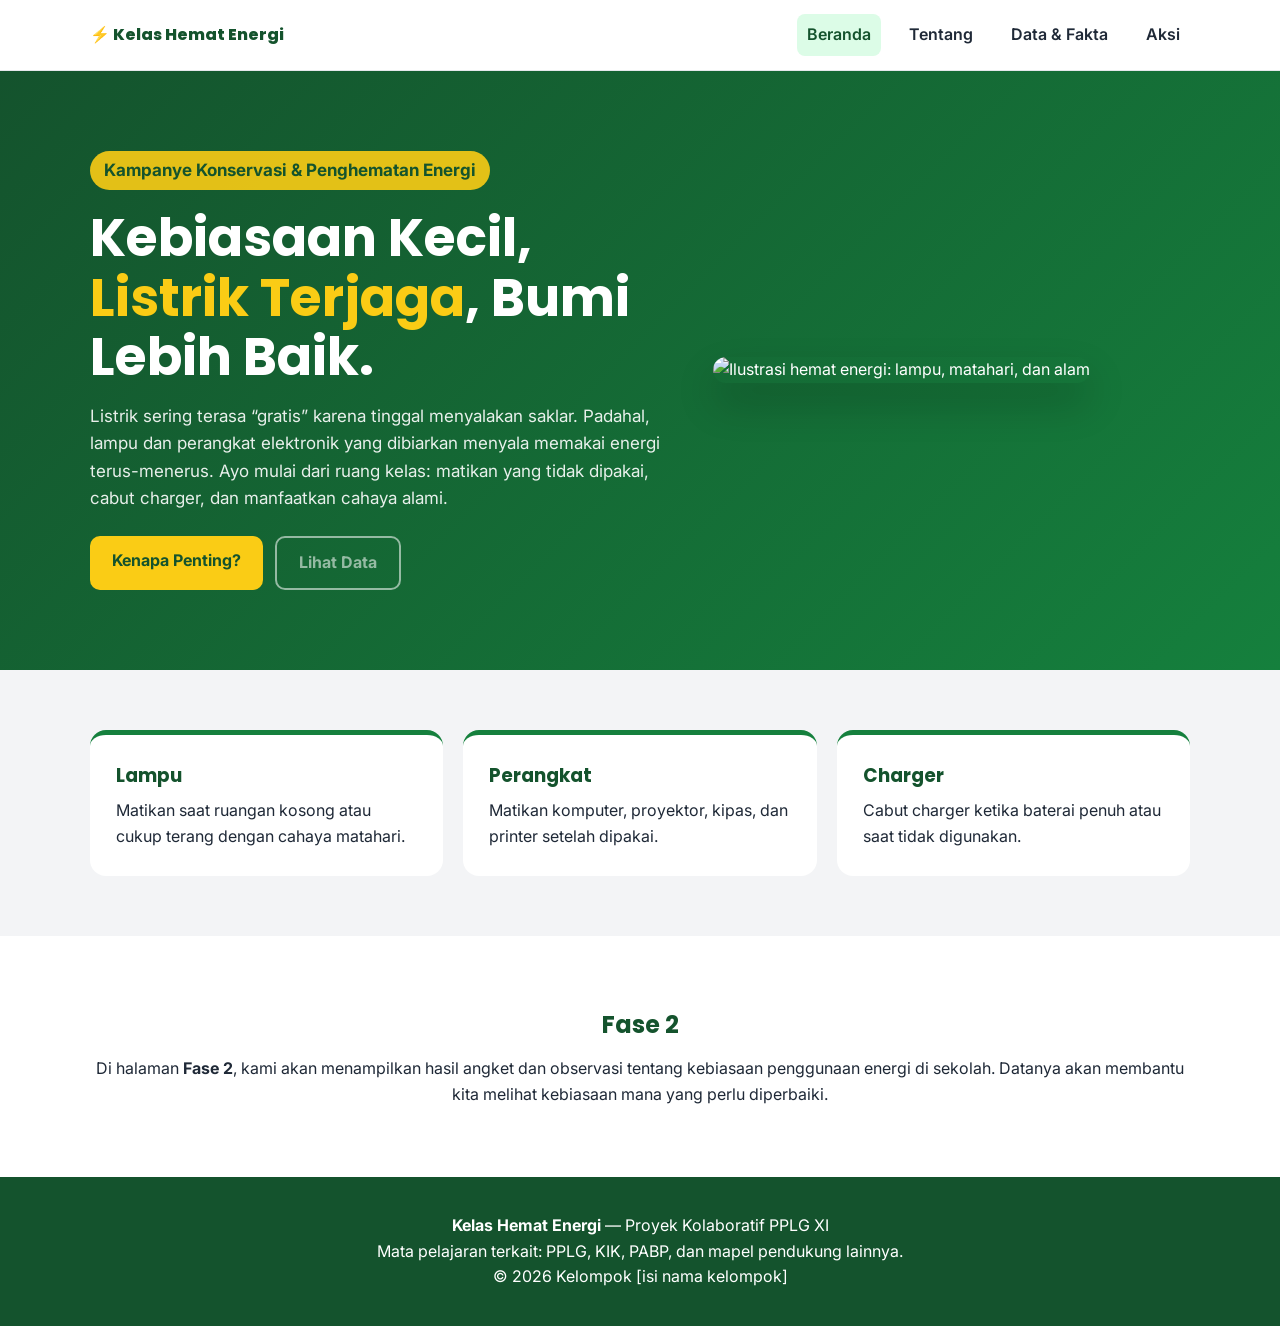
==== index.html @ 4ecf7f3b "Update teaser section heading and paragraph text" ====
<!DOCTYPE html>
<html lang="id">
<head>
  <meta charset="UTF-8" />
  <meta name="viewport" content="width=device-width, initial-scale=1.0" />
  <title>Kelas Hemat Energi | Kampanye Konservasi Energi</title>
  <link rel="stylesheet" href="css/style.css" />
  <link href="https://fonts.googleapis.com/css2?family=Poppins:wght@600;800&family=Inter:wght@400;600&display=swap" rel="stylesheet" />
</head>
<body>
  <header class="navbar">
    <div class="container navbar-inner">
      <a href="index.html" class="logo">⚡ Kelas Hemat Energi</a>

      <button class="menu-toggle" id="menuToggle" aria-label="Buka menu">☰</button>

      <nav class="nav-menu" id="navMenu">
        <a href="index.html" class="active">Beranda</a>
        <a href="tentang.html">Tentang</a>
        <a href="#" class="disabled">Data & Fakta</a>
        <a href="#" class="disabled">Aksi</a>
      </nav>
    </div>
  </header>

  <main>
    <section class="hero">
      <div class="container hero-inner">
        <div class="hero-text">
          <p class="badge">Kampanye Konservasi & Penghematan Energi</p>
          <h1>Kebiasaan Kecil, <span>Listrik Terjaga</span>, Bumi Lebih Baik.</h1>
          <p>
            Listrik sering terasa “gratis” karena tinggal menyalakan saklar. Padahal, lampu dan perangkat
            elektronik yang dibiarkan menyala memakai energi terus-menerus. Ayo mulai dari ruang kelas:
            matikan yang tidak dipakai, cabut charger, dan manfaatkan cahaya alami.
          </p>
          <div class="hero-buttons">
            <a href="tentang.html" class="btn primary">Kenapa Penting?</a>
            <a href="#" class="btn outline disabled">Lihat Data</a>
          </div>
        </div>

        <div class="hero-image">
          <img src="assets/hero-energy.jpg" alt="Ilustrasi hemat energi: lampu, matahari, dan alam" />
        </div>
      </div>
    </section>

    <section class="stats">
      <div class="container stats-grid">
        <div class="stat-card">
          <h3>Lampu</h3>
          <p>Matikan saat ruangan kosong atau cukup terang dengan cahaya matahari.</p>
        </div>
        <div class="stat-card">
          <h3>Perangkat</h3>
          <p>Matikan komputer, proyektor, kipas, dan printer setelah dipakai.</p>
        </div>
        <div class="stat-card">
          <h3>Charger</h3>
          <p>Cabut charger ketika baterai penuh atau saat tidak digunakan.</p>
        </div>
      </div>
    </section>

    <section class="teaser">
      <div class="container">
        <h2>Fase 2</h2>
        <p>
          Di halaman <strong>Fase 2</strong>, kami akan menampilkan hasil angket dan observasi
          tentang kebiasaan penggunaan energi di sekolah. Datanya akan membantu kita melihat kebiasaan
          mana yang perlu diperbaiki.
        </p>
      </div>
    </section>
  </main>

  <footer class="footer">
    <div class="container">
      <p><strong>Kelas Hemat Energi</strong> — Proyek Kolaboratif PPLG XI</p>
      <p>Mata pelajaran terkait: PPLG, KIK, PABP, dan mapel pendukung lainnya.</p>
      <p>© 2026 Kelompok [isi nama kelompok]</p>
    </div>
  </footer>

  <script src="js/main.js"></script>
</body>
</html>
---- css/style.css ----
:root {
  --green-900: #14532d;
  --green-700: #15803d;
  --green-100: #dcfce7;
  --yellow: #facc15;
  --white: #ffffff;
  --gray: #f3f4f6;
  --text: #1f2937;
}

* {
  margin: 0;
  padding: 0;
  box-sizing: border-box;
}

body {
  font-family: "Inter", sans-serif;
  color: var(--text);
  background: var(--white);
  line-height: 1.6;
}

.container {
  width: min(1100px, 92%);
  margin: auto;
}

.navbar {
  position: sticky;
  top: 0;
  background: var(--white);
  border-bottom: 1px solid #e5e7eb;
  z-index: 100;
}

.navbar-inner {
  display: flex;
  align-items: center;
  justify-content: space-between;
  padding: 14px 0;
}

.logo {
  font-family: "Poppins", sans-serif;
  font-weight: 800;
  color: var(--green-900);
  text-decoration: none;
}

.nav-menu {
  display: flex;
  gap: 18px;
}

.nav-menu a {
  color: var(--text);
  text-decoration: none;
  font-weight: 600;
  padding: 8px 10px;
  border-radius: 8px;
}

.nav-menu a:hover,
.nav-menu a.active {
  background: var(--green-100);
  color: var(--green-900);
}

.menu-toggle {
  display: none;
  font-size: 24px;
  background: none;
  border: none;
  cursor: pointer;
}

.hero {
  background: linear-gradient(135deg, var(--green-900), var(--green-700));
  color: var(--white);
  padding: 80px 0;
}

.hero-inner {
  display: grid;
  grid-template-columns: 1.1fr 0.9fr;
  gap: 40px;
  align-items: center;
}

.badge {
  display: inline-block;
  background: var(--yellow);
  color: var(--green-900);
  font-weight: 700;
  padding: 6px 14px;
  border-radius: 999px;
  margin-bottom: 18px;
}

.hero h1 {
  font-family: "Poppins", sans-serif;
  font-size: clamp(32px, 5vw, 52px);
  line-height: 1.15;
  margin-bottom: 16px;
}

.hero h1 span {
  color: var(--yellow);
}

.hero p {
  font-size: 17px;
  opacity: 0.9;
}

.hero-buttons {
  margin-top: 24px;
  display: flex;
  gap: 12px;
  flex-wrap: wrap;
}

.btn {
  padding: 12px 22px;
  border-radius: 10px;
  text-decoration: none;
  font-weight: 700;
}

.btn.primary {
  background: var(--yellow);
  color: var(--green-900);
}

.btn.outline {
  border: 2px solid var(--white);
  color: var(--white);
}

.btn.disabled {
  opacity: 0.55;
  pointer-events: none;
}

.hero-image img {
  width: 100%;
  border-radius: 20px;
  box-shadow: 0 20px 40px rgba(0, 0, 0, 0.2);
}

.stats {
  padding: 60px 0;
  background: var(--gray);
}

.stats-grid {
  display: grid;
  grid-template-columns: repeat(3, 1fr);
  gap: 20px;
}

.stat-card {
  background: var(--white);
  padding: 26px;
  border-radius: 16px;
  border-top: 5px solid var(--green-700);
}

.stat-card h3 {
  font-family: "Poppins", sans-serif;
  color: var(--green-900);
  margin-bottom: 8px;
}

.teaser {
  padding: 70px 0;
  text-align: center;
}

.teaser h2 {
  font-family: "Poppins", sans-serif;
  color: var(--green-900);
  margin-bottom: 12px;
}

.page-header {
  background: var(--green-100);
  padding: 60px 0;
}

.page-header h1 {
  font-family: "Poppins", sans-serif;
  color: var(--green-900);
}

.content {
  padding: 60px 0;
}

.content-grid {
  display: grid;
  grid-template-columns: 1.6fr 0.8fr;
  gap: 30px;
}

.content h2 {
  font-family: "Poppins", sans-serif;
  color: var(--green-900);
  margin: 24px 0 10px;
}

.content p,
.content li {
  margin-bottom: 10px;
}

.content ul {
  padding-left: 20px;
}

.aside-card {
  background: var(--gray);
  padding: 24px;
  border-radius: 16px;
  height: fit-content;
}

.aside-card h3 {
  font-family: "Poppins", sans-serif;
  color: var(--green-900);
  margin-bottom: 12px;
}

.footer {
  background: var(--green-900);
  color: var(--white);
  padding: 36px 0;
  text-align: center;
}

@media (max-width: 820px) {
  .menu-toggle {
    display: block;
  }

  .nav-menu {
    display: none;
    position: absolute;
    top: 66px;
    left: 0;
    right: 0;
    background: var(--white);
    flex-direction: column;
    padding: 16px;
    border-bottom: 1px solid #e5e7eb;
  }

  .nav-menu.show {
    display: flex;
  }

  .hero-inner,
  .stats-grid,
  .content-grid {
    grid-template-columns: 1fr;
  }

  .hero {
    padding: 50px 0;
  }
}
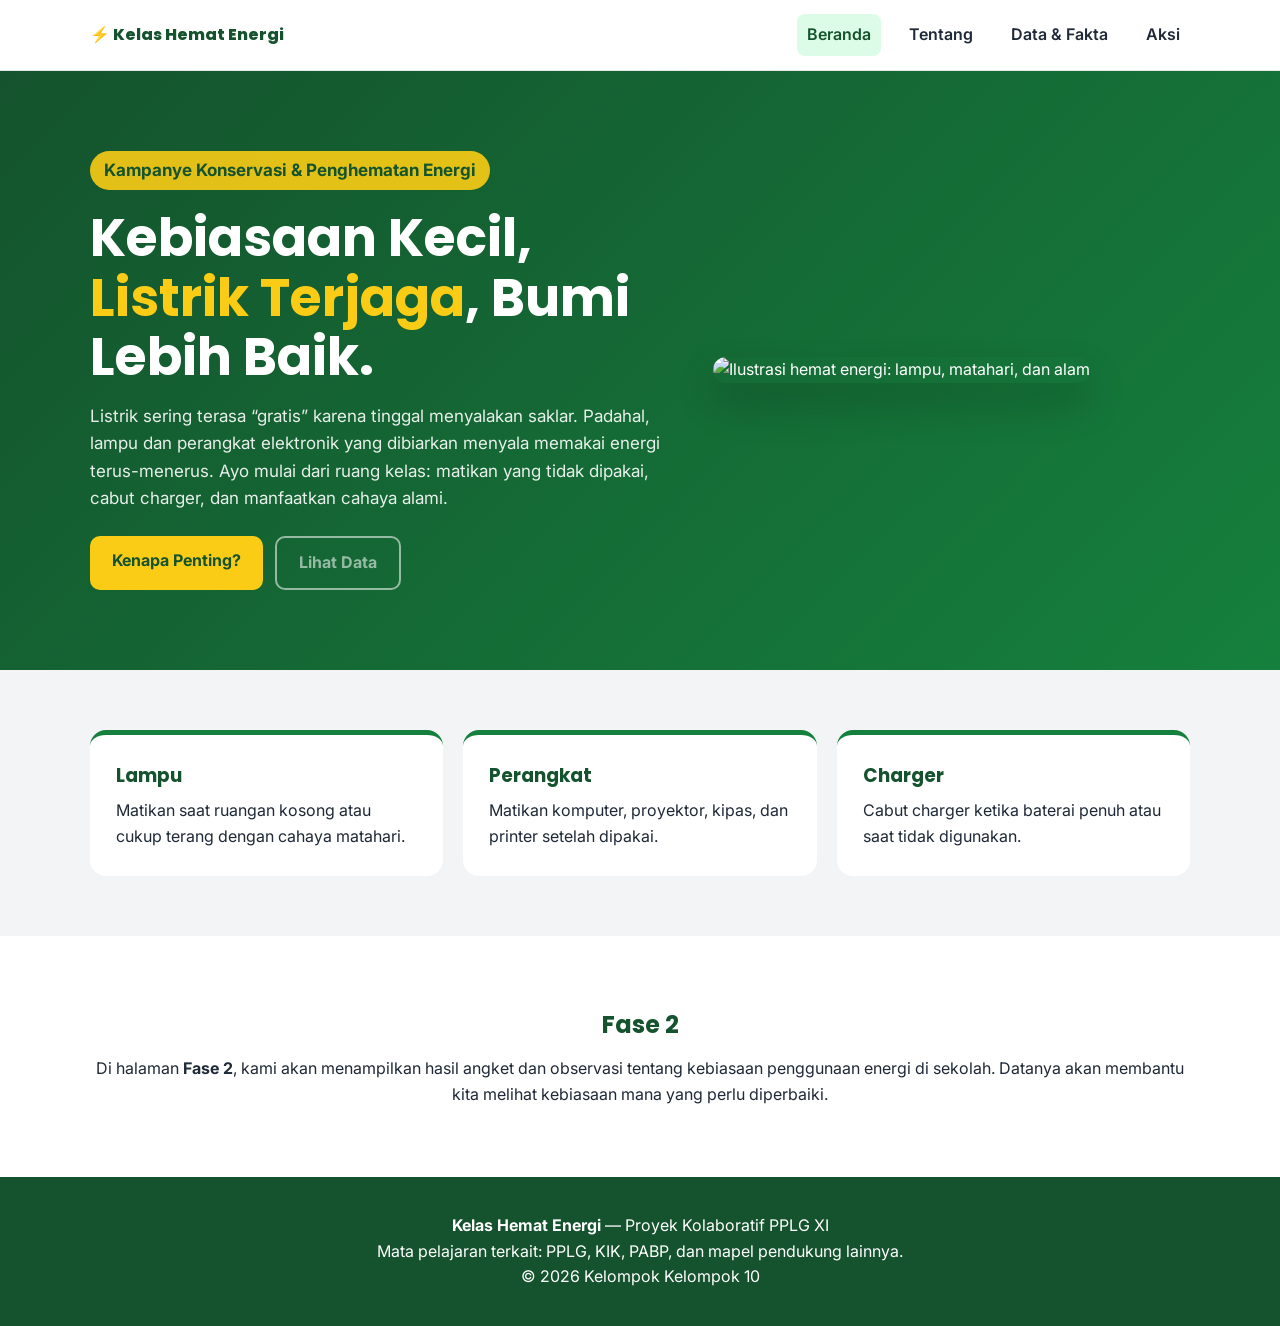
==== commit 1db0d1b3: "Update footer to include group name" ====
--- a/index.html
+++ b/index.html
@@ -79,7 +79,7 @@
     <div class="container">
       <p><strong>Kelas Hemat Energi</strong> — Proyek Kolaboratif PPLG XI</p>
       <p>Mata pelajaran terkait: PPLG, KIK, PABP, dan mapel pendukung lainnya.</p>
-      <p>© 2026 Kelompok [isi nama kelompok]</p>
+      <p>© 2026 Kelompok Kelompok 10</p>
     </div>
   </footer>
 
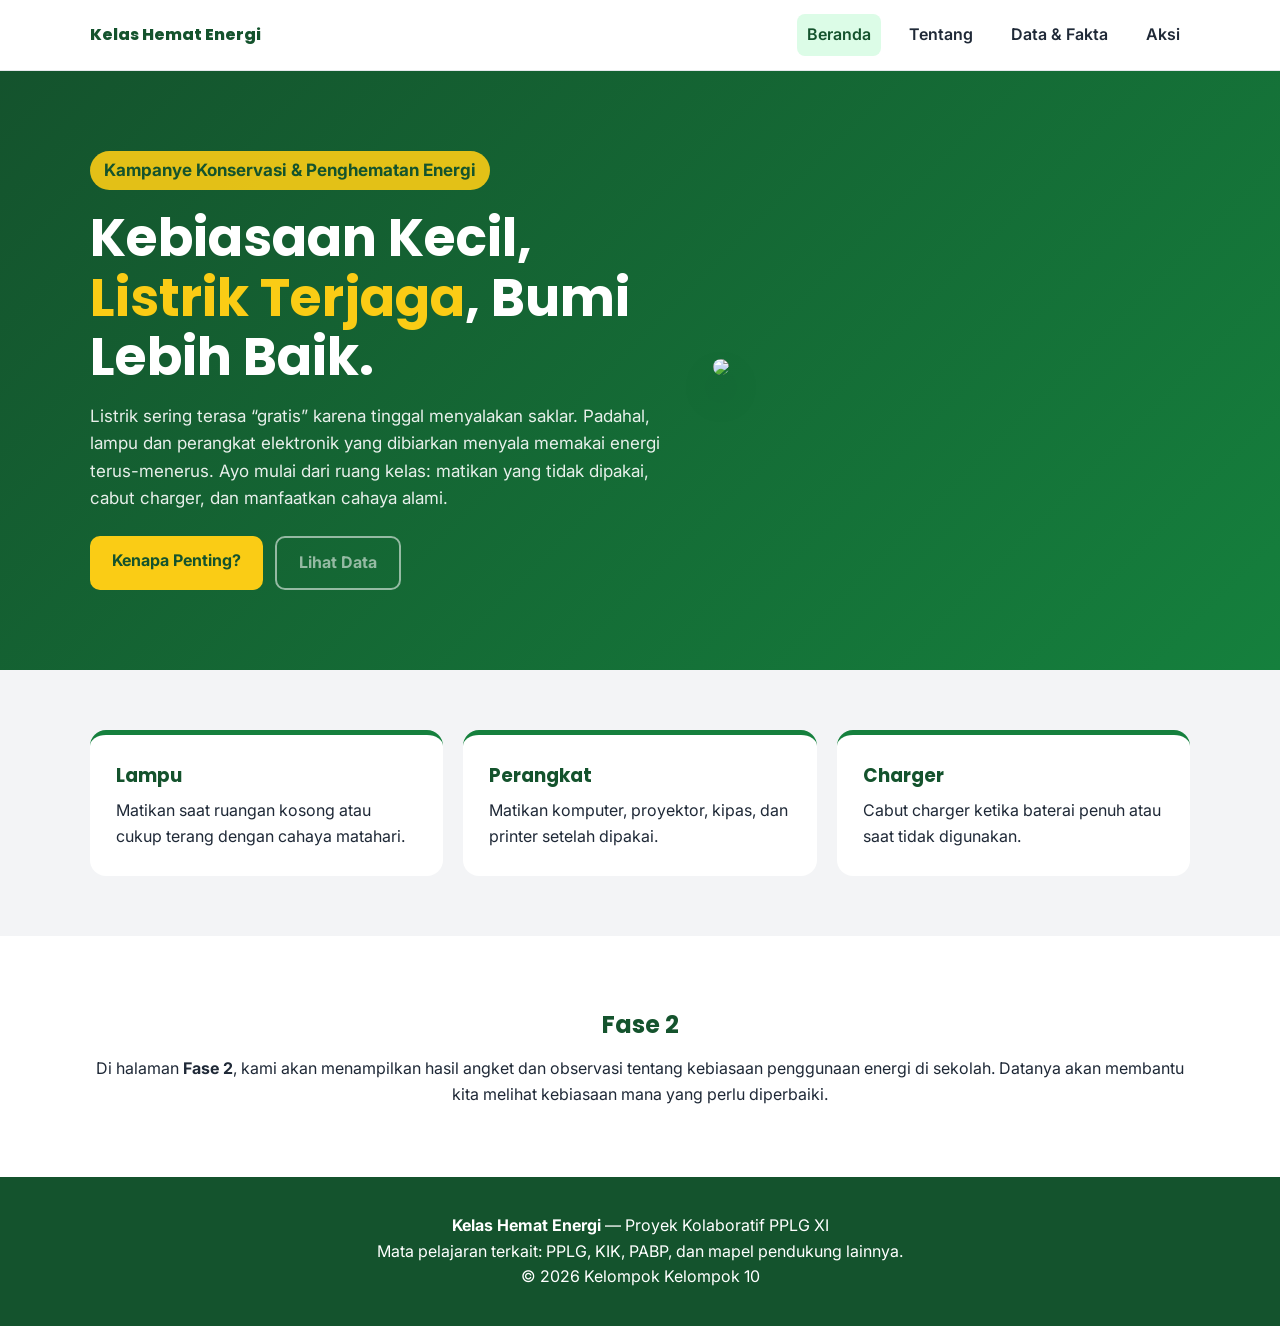
==== commit 2e02e6ea: "Update index.html" ====
--- a/index.html
+++ b/index.html
@@ -10,7 +10,7 @@
 <body>
   <header class="navbar">
     <div class="container navbar-inner">
-      <a href="index.html" class="logo">⚡ Kelas Hemat Energi</a>
+      <a href="index.html" class="logo">Kelas Hemat Energi</a>
 
       <button class="menu-toggle" id="menuToggle" aria-label="Buka menu">☰</button>
 
@@ -41,7 +41,7 @@
         </div>
 
         <div class="hero-image">
-          <img src="assets/hero-energy.jpg" alt="Ilustrasi hemat energi: lampu, matahari, dan alam" />
+          <img src="https://i.pinimg.com/1200x/13/e6/e3/13e6e323cbdf328b37ad649fc49e296b.jpg" />
         </div>
       </div>
     </section>
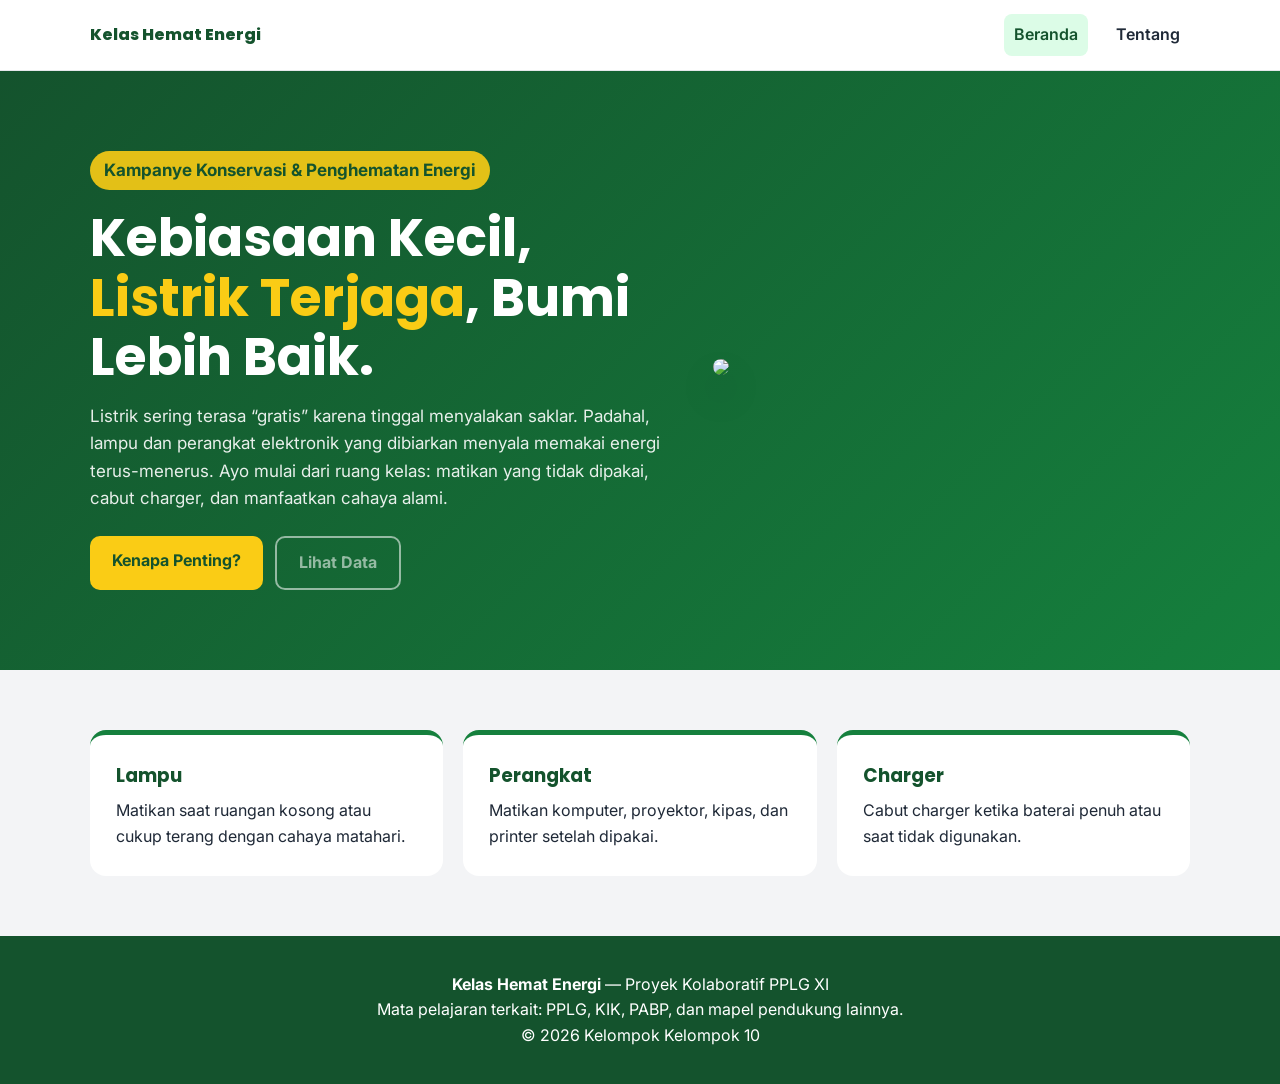
==== commit c5546463: "Remove disabled links and teaser section Removed disabled links and teaser section from the HTML." ====
--- a/index.html
+++ b/index.html
@@ -17,8 +17,6 @@
       <nav class="nav-menu" id="navMenu">
         <a href="index.html" class="active">Beranda</a>
         <a href="tentang.html">Tentang</a>
-        <a href="#" class="disabled">Data & Fakta</a>
-        <a href="#" class="disabled">Aksi</a>
       </nav>
     </div>
   </header>
@@ -62,17 +60,6 @@
         </div>
       </div>
     </section>
-
-    <section class="teaser">
-      <div class="container">
-        <h2>Fase 2</h2>
-        <p>
-          Di halaman <strong>Fase 2</strong>, kami akan menampilkan hasil angket dan observasi
-          tentang kebiasaan penggunaan energi di sekolah. Datanya akan membantu kita melihat kebiasaan
-          mana yang perlu diperbaiki.
-        </p>
-      </div>
-    </section>
   </main>
 
   <footer class="footer">
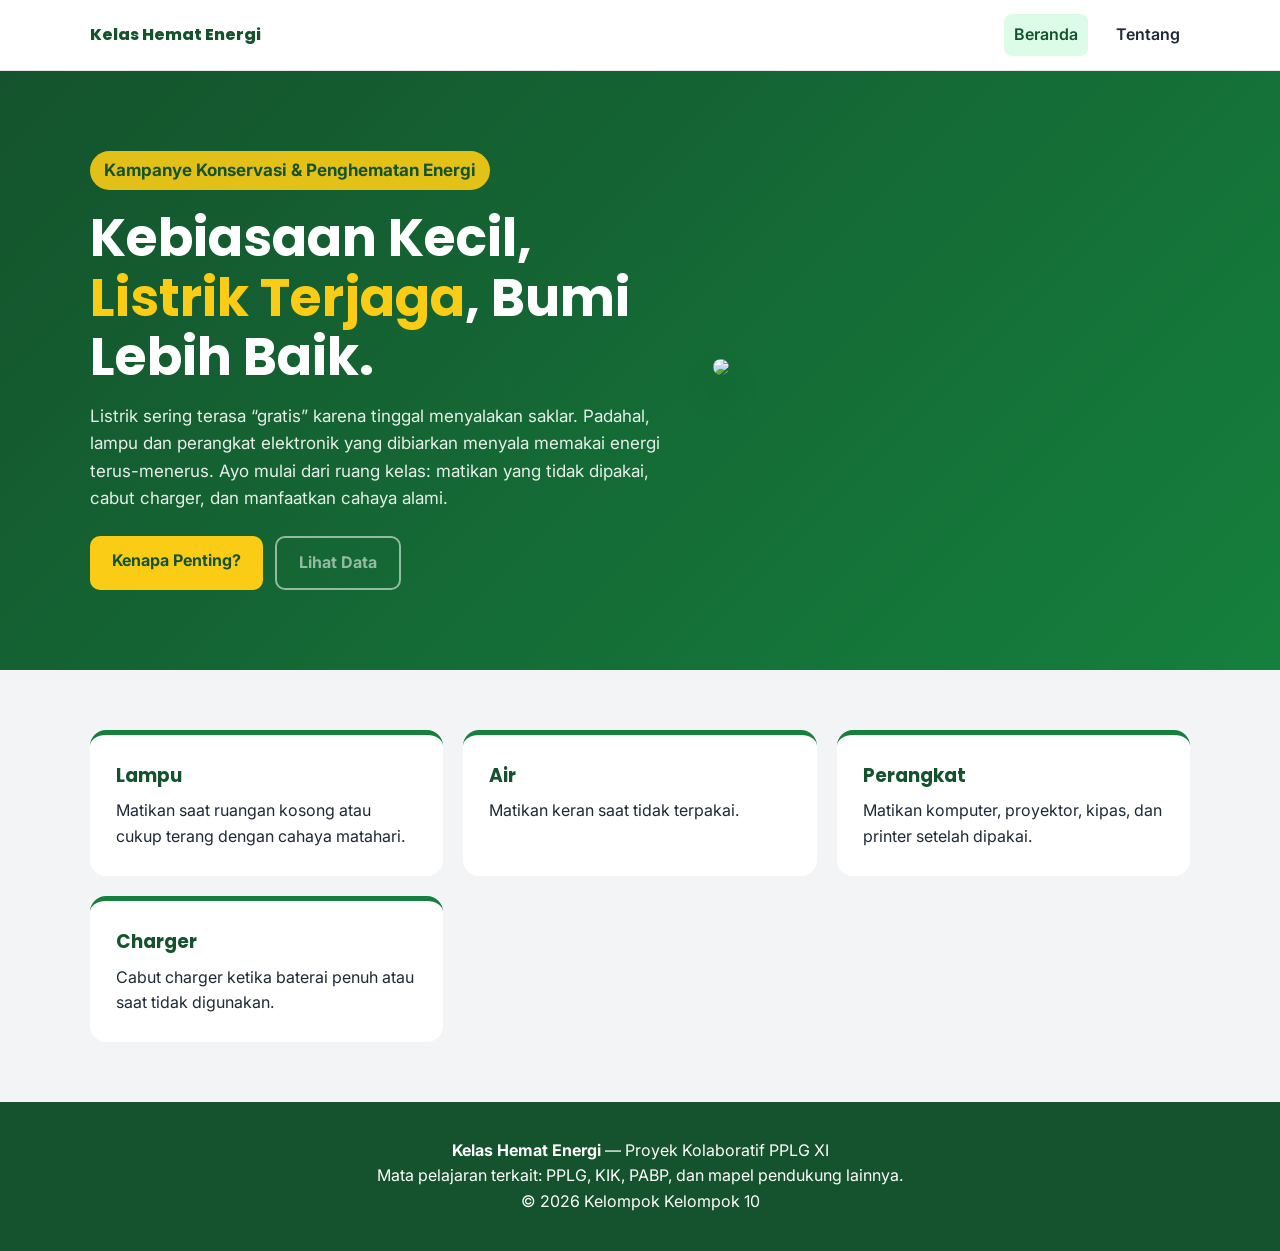
==== commit ab2ab21e: "Update index.html" ====
--- a/index.html
+++ b/index.html
@@ -3,7 +3,7 @@
 <head>
   <meta charset="UTF-8" />
   <meta name="viewport" content="width=device-width, initial-scale=1.0" />
-  <title>Kelas Hemat Energi | Kampanye Konservasi Energi</title>
+  <title>GoSave | Kampanye Konservasi Energi</title>
   <link rel="stylesheet" href="css/style.css" />
   <link href="https://fonts.googleapis.com/css2?family=Poppins:wght@600;800&family=Inter:wght@400;600&display=swap" rel="stylesheet" />
 </head>
@@ -51,6 +51,10 @@
           <p>Matikan saat ruangan kosong atau cukup terang dengan cahaya matahari.</p>
         </div>
         <div class="stat-card">
+        <h3>Air</h3>
+          <p>Matikan keran saat tidak terpakai.</p>
+        </div>
+        <div class="stat-card">
           <h3>Perangkat</h3>
           <p>Matikan komputer, proyektor, kipas, dan printer setelah dipakai.</p>
         </div>
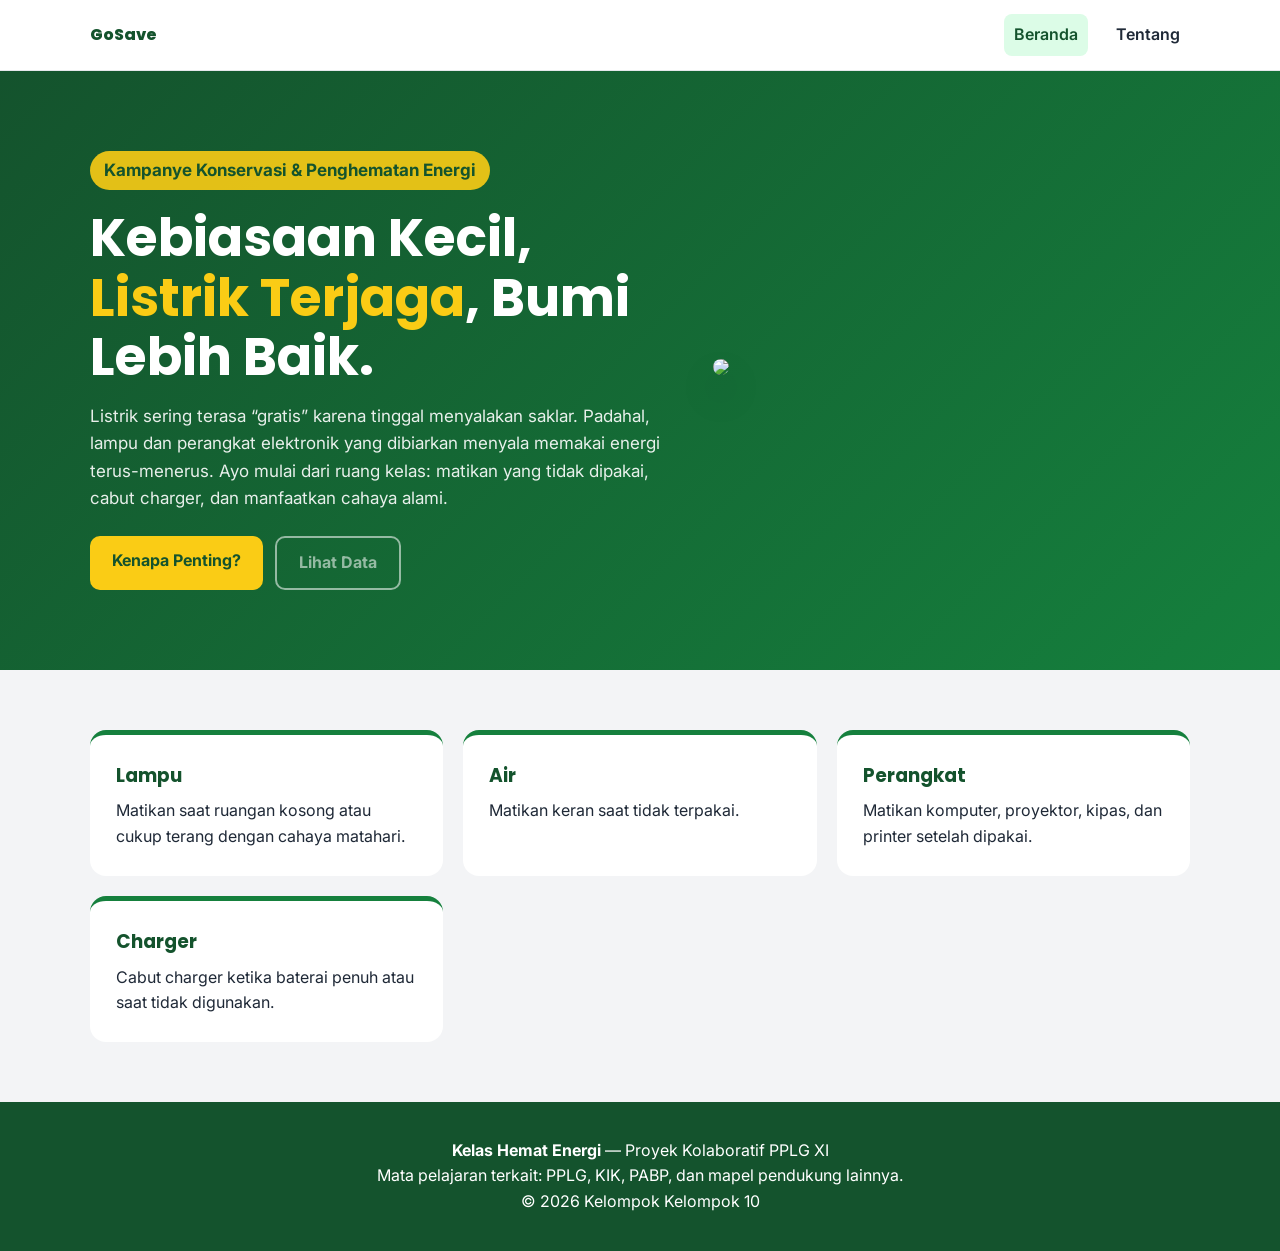
==== commit b00fc70b: "Update index.html" ====
--- a/index.html
+++ b/index.html
@@ -10,7 +10,7 @@
 <body>
   <header class="navbar">
     <div class="container navbar-inner">
-      <a href="index.html" class="logo">Kelas Hemat Energi</a>
+      <a href="index.html" class="logo">GoSave</a>
 
       <button class="menu-toggle" id="menuToggle" aria-label="Buka menu">☰</button>
 
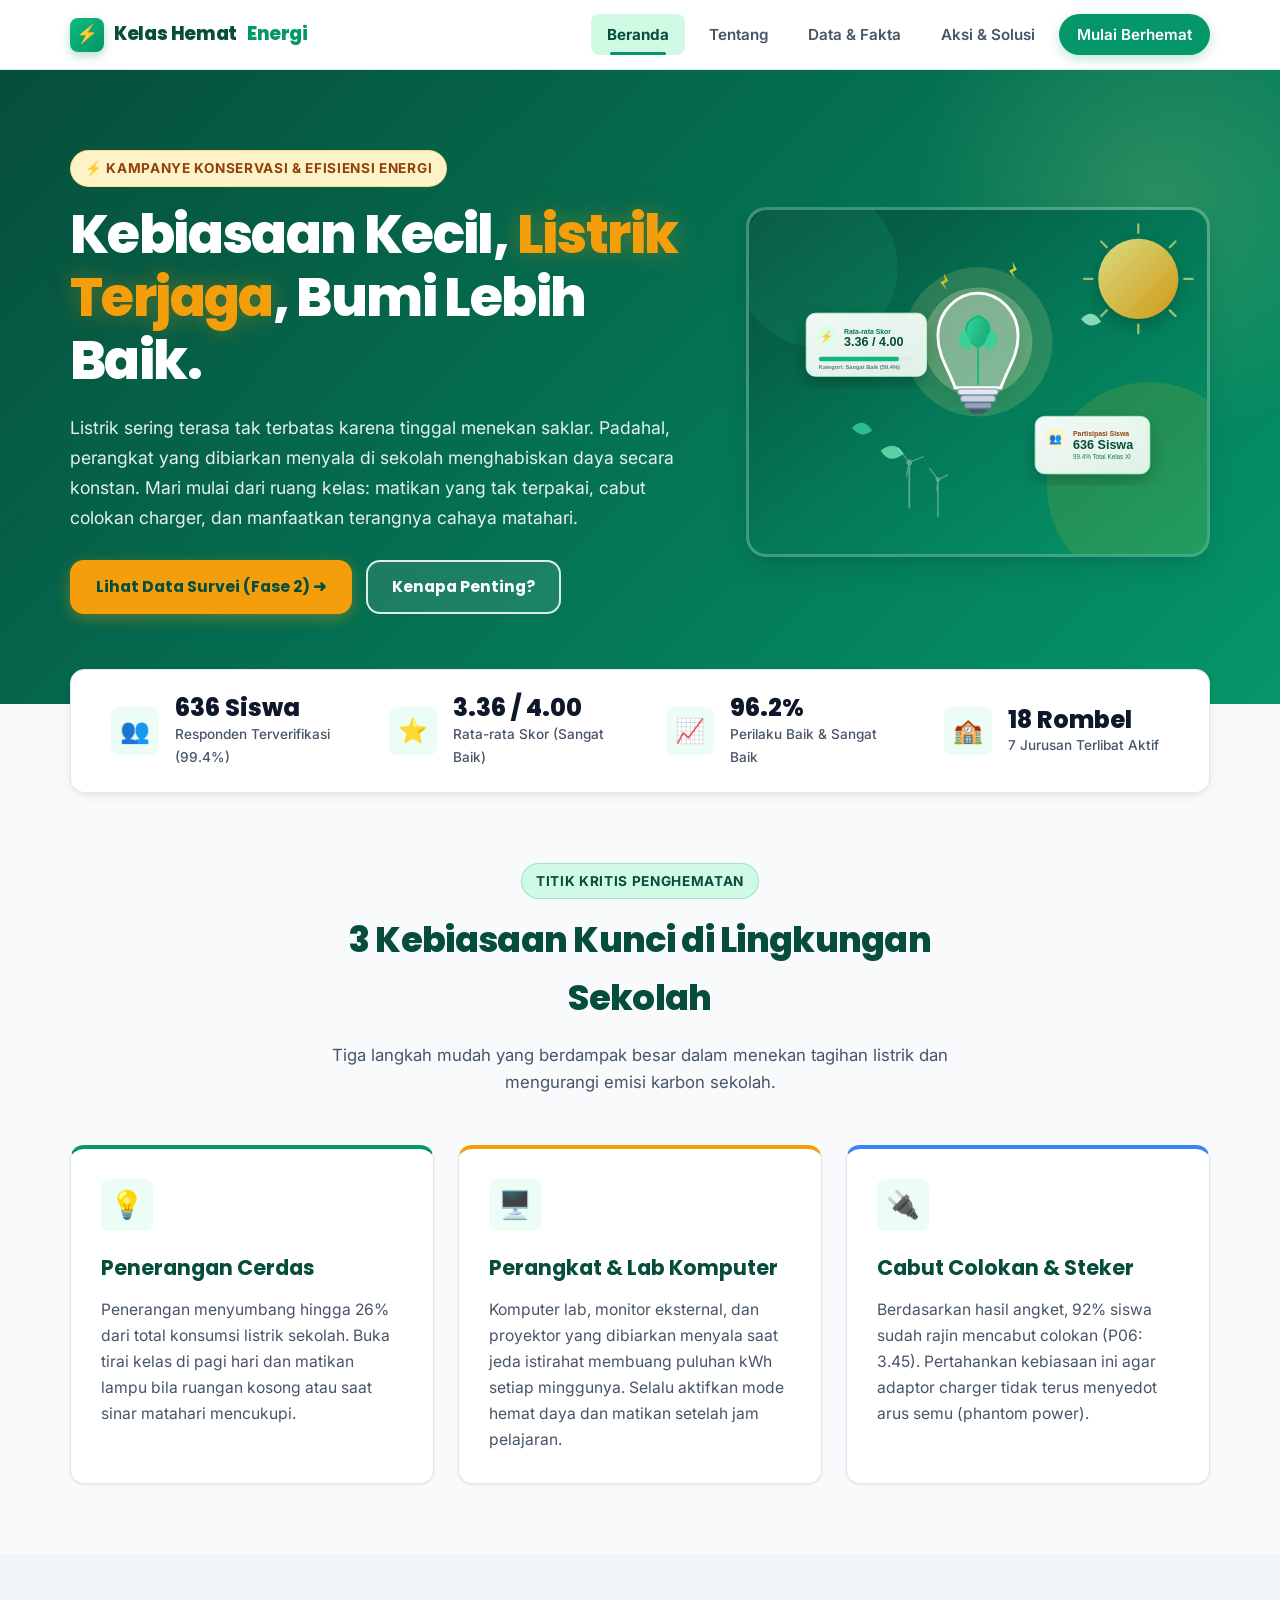
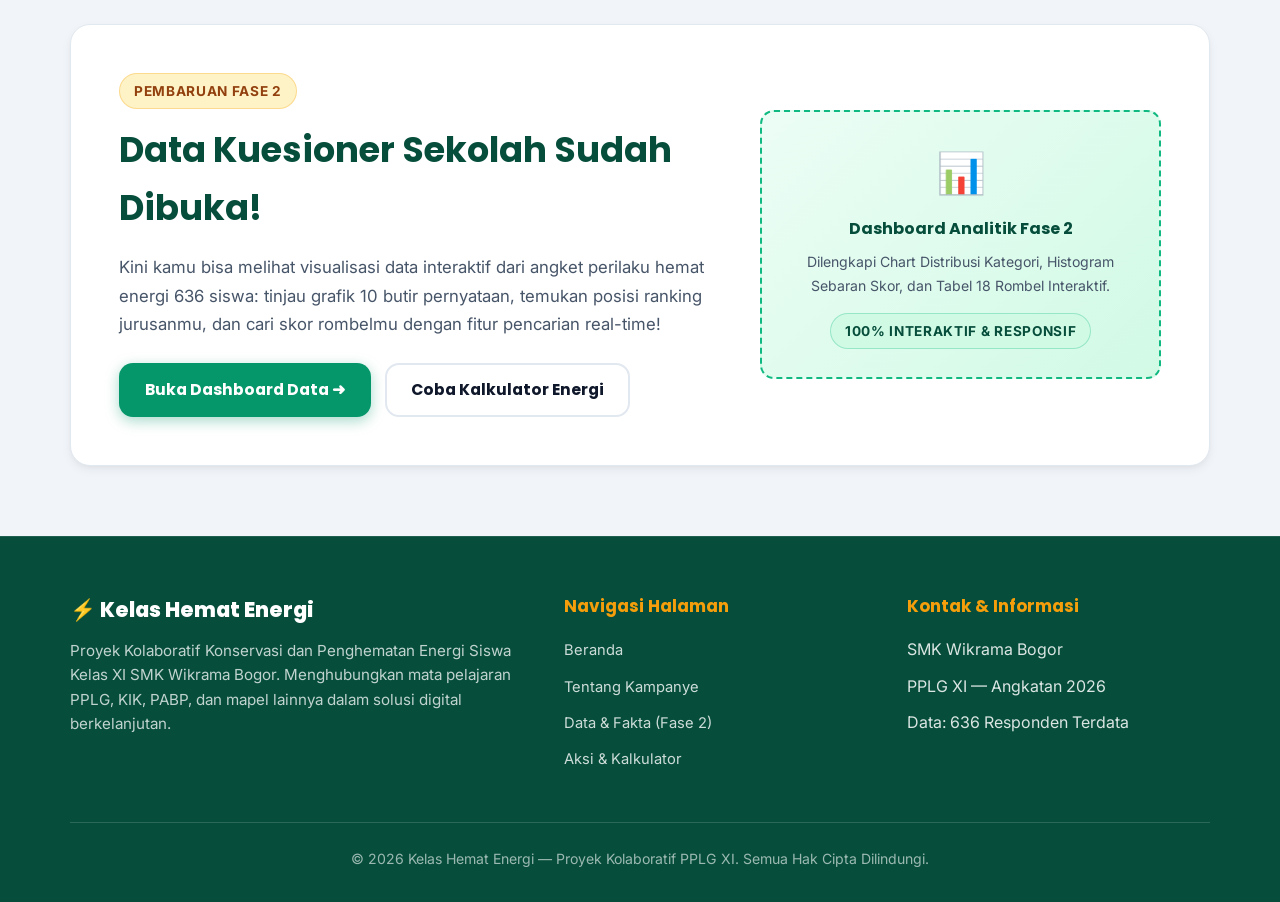
==== commit db43626a: "fase 2: integrasi visualisasi data angket dan upgrade UI/UX modern" ====
--- a/index.html
+++ b/index.html
@@ -3,77 +3,200 @@
 <head>
   <meta charset="UTF-8" />
   <meta name="viewport" content="width=device-width, initial-scale=1.0" />
-  <title>GoSave | Kampanye Konservasi Energi</title>
+  <title>Kelas Hemat Energi | Kampanye Konservasi & Efisiensi Energi</title>
   <link rel="stylesheet" href="css/style.css" />
-  <link href="https://fonts.googleapis.com/css2?family=Poppins:wght@600;800&family=Inter:wght@400;600&display=swap" rel="stylesheet" />
+  <link rel="preconnect" href="https://fonts.googleapis.com" />
+  <link rel="preconnect" href="https://fonts.gstatic.com" crossorigin />
+  <link href="https://fonts.googleapis.com/css2?family=Poppins:wght@600;700;800&family=Inter:wght@400;500;600;700&display=swap" rel="stylesheet" />
 </head>
 <body>
+  <!-- Navbar -->
   <header class="navbar">
     <div class="container navbar-inner">
-      <a href="index.html" class="logo">GoSave</a>
-
-      <button class="menu-toggle" id="menuToggle" aria-label="Buka menu">☰</button>
+      <a href="index.html" class="logo">
+        <span class="logo-badge">⚡</span>
+        Kelas Hemat <span>Energi</span>
+      </a>
+
+      <button class="menu-toggle" id="menuToggle" aria-label="Buka navigasi" aria-expanded="false">☰</button>
 
       <nav class="nav-menu" id="navMenu">
         <a href="index.html" class="active">Beranda</a>
         <a href="tentang.html">Tentang</a>
+        <a href="data.html">Data & Fakta</a>
+        <a href="aksi.html">Aksi & Solusi</a>
+        <a href="aksi.html" class="nav-cta">Mulai Berhemat</a>
       </nav>
     </div>
   </header>
 
   <main>
+    <!-- Hero Section -->
     <section class="hero">
       <div class="container hero-inner">
         <div class="hero-text">
-          <p class="badge">Kampanye Konservasi & Penghematan Energi</p>
+          <span class="badge badge-yellow">⚡ Kampanye Konservasi & Efisiensi Energi</span>
           <h1>Kebiasaan Kecil, <span>Listrik Terjaga</span>, Bumi Lebih Baik.</h1>
           <p>
-            Listrik sering terasa “gratis” karena tinggal menyalakan saklar. Padahal, lampu dan perangkat
-            elektronik yang dibiarkan menyala memakai energi terus-menerus. Ayo mulai dari ruang kelas:
-            matikan yang tidak dipakai, cabut charger, dan manfaatkan cahaya alami.
+            Listrik sering terasa tak terbatas karena tinggal menekan saklar. Padahal, perangkat yang dibiarkan menyala di sekolah menghabiskan daya secara konstan. Mari mulai dari ruang kelas: matikan yang tak terpakai, cabut colokan charger, dan manfaatkan terangnya cahaya matahari.
           </p>
           <div class="hero-buttons">
-            <a href="tentang.html" class="btn primary">Kenapa Penting?</a>
-            <a href="#" class="btn outline disabled">Lihat Data</a>
+            <a href="data.html" class="btn btn-primary">Lihat Data Survei (Fase 2) ➜</a>
+            <a href="tentang.html" class="btn btn-outline">Kenapa Penting?</a>
           </div>
         </div>
 
         <div class="hero-image">
-          <img src="https://i.pinimg.com/1200x/13/e6/e3/13e6e323cbdf328b37ad649fc49e296b.jpg" />
+          <img src="assets/hero-energy.svg" alt="Ilustrasi Kampanye Kelas Hemat Energi Siswa" />
         </div>
       </div>
     </section>
 
-    <section class="stats">
-      <div class="container stats-grid">
-        <div class="stat-card">
-          <h3>Lampu</h3>
-          <p>Matikan saat ruangan kosong atau cukup terang dengan cahaya matahari.</p>
-        </div>
-        <div class="stat-card">
-        <h3>Air</h3>
-          <p>Matikan keran saat tidak terpakai.</p>
-        </div>
-        <div class="stat-card">
-          <h3>Perangkat</h3>
-          <p>Matikan komputer, proyektor, kipas, dan printer setelah dipakai.</p>
-        </div>
-        <div class="stat-card">
-          <h3>Charger</h3>
-          <p>Cabut charger ketika baterai penuh atau saat tidak digunakan.</p>
+    <!-- Quick Stats Bar (Data Real dari Kuesioner) -->
+    <div class="container">
+      <div class="quick-stats-bar">
+        <div class="quick-stats-grid">
+          <div class="quick-stat-item">
+            <div class="quick-stat-icon">👥</div>
+            <div class="quick-stat-data">
+              <div class="val">636 Siswa</div>
+              <div class="lbl">Responden Terverifikasi (99.4%)</div>
+            </div>
+          </div>
+
+          <div class="quick-stat-item">
+            <div class="quick-stat-icon">⭐</div>
+            <div class="quick-stat-data">
+              <div class="val">3.36 / 4.00</div>
+              <div class="lbl">Rata-rata Skor (Sangat Baik)</div>
+            </div>
+          </div>
+
+          <div class="quick-stat-item">
+            <div class="quick-stat-icon">📈</div>
+            <div class="quick-stat-data">
+              <div class="val">96.2%</div>
+              <div class="lbl">Perilaku Baik & Sangat Baik</div>
+            </div>
+          </div>
+
+          <div class="quick-stat-item">
+            <div class="quick-stat-icon">🏫</div>
+            <div class="quick-stat-data">
+              <div class="val">18 Rombel</div>
+              <div class="lbl">7 Jurusan Terlibat Aktif</div>
+            </div>
+          </div>
+        </div>
+      </div>
+    </div>
+
+    <!-- 3 Pilar Fokus Section -->
+    <section class="section">
+      <div class="container">
+        <div class="section-header">
+          <span class="badge badge-green">Titik Kritis Penghematan</span>
+          <h2>3 Kebiasaan Kunci di Lingkungan Sekolah</h2>
+          <p>Tiga langkah mudah yang berdampak besar dalam menekan tagihan listrik dan mengurangi emisi karbon sekolah.</p>
+        </div>
+
+        <div class="cards-grid">
+          <div class="card card-top-accent">
+            <div class="card-icon">💡</div>
+            <h3>Penerangan Cerdas</h3>
+            <p>
+              Penerangan menyumbang hingga 26% dari total konsumsi listrik sekolah. Buka tirai kelas di pagi hari dan matikan lampu bila ruangan kosong atau saat sinar matahari mencukupi.
+            </p>
+          </div>
+
+          <div class="card card-top-accent accent-yellow">
+            <div class="card-icon">🖥️</div>
+            <h3>Perangkat & Lab Komputer</h3>
+            <p>
+              Komputer lab, monitor eksternal, dan proyektor yang dibiarkan menyala saat jeda istirahat membuang puluhan kWh setiap minggunya. Selalu aktifkan mode hemat daya dan matikan setelah jam pelajaran.
+            </p>
+          </div>
+
+          <div class="card card-top-accent accent-blue">
+            <div class="card-icon">🔌</div>
+            <h3>Cabut Colokan & Steker</h3>
+            <p>
+              Berdasarkan hasil angket, 92% siswa sudah rajin mencabut colokan (P06: 3.45). Pertahankan kebiasaan ini agar adaptor charger tidak terus menyedot arus semu (phantom power).
+            </p>
+          </div>
+        </div>
+      </div>
+    </section>
+
+    <!-- Teaser Hasil Survei Data Fase 2 -->
+    <section class="section section-alt">
+      <div class="container">
+        <div style="background: var(--bg-card); border-radius: var(--radius-lg); padding: 48px; border: 1px solid var(--border); box-shadow: var(--shadow-md); display: grid; grid-template-columns: 1.2fr 0.8fr; gap: 40px; align-items: center;">
+          <div>
+            <span class="badge badge-yellow" style="margin-bottom: 12px;">Pembaruan Fase 2</span>
+            <h2 style="font-family: var(--font-heading); font-size: 2.2rem; color: var(--primary-dark); margin-bottom: 16px;">
+              Data Kuesioner Sekolah Sudah Dibuka!
+            </h2>
+            <p style="color: var(--text-muted); font-size: 1.05rem; line-height: 1.7; margin-bottom: 24px;">
+              Kini kamu bisa melihat visualisasi data interaktif dari angket perilaku hemat energi 636 siswa: tinjau grafik 10 butir pernyataan, temukan posisi ranking jurusanmu, dan cari skor rombelmu dengan fitur pencarian real-time!
+            </p>
+            <div style="display: flex; gap: 14px; flex-wrap: wrap;">
+              <a href="data.html" class="btn btn-secondary">Buka Dashboard Data ➜</a>
+              <a href="aksi.html" class="btn btn-outline-dark">Coba Kalkulator Energi</a>
+            </div>
+          </div>
+
+          <div style="background: linear-gradient(135deg, #ecfdf5, #d1fae5); border: 2px dashed #10b981; border-radius: var(--radius-md); padding: 28px; text-align: center;">
+            <div style="font-size: 2.5rem; margin-bottom: 10px;">📊</div>
+            <h4 style="font-family: var(--font-heading); color: var(--primary-dark); margin-bottom: 8px;">Dashboard Analitik Fase 2</h4>
+            <p style="font-size: 0.88rem; color: var(--text-muted); margin-bottom: 16px;">
+              Dilengkapi Chart Distribusi Kategori, Histogram Sebaran Skor, dan Tabel 18 Rombel Interaktif.
+            </p>
+            <span class="badge badge-green">100% Interaktif & Responsif</span>
+          </div>
         </div>
       </div>
     </section>
   </main>
 
+  <!-- Footer -->
   <footer class="footer">
     <div class="container">
-      <p><strong>Kelas Hemat Energi</strong> — Proyek Kolaboratif PPLG XI</p>
-      <p>Mata pelajaran terkait: PPLG, KIK, PABP, dan mapel pendukung lainnya.</p>
-      <p>© 2026 Kelompok Kelompok 10</p>
+      <div class="footer-grid">
+        <div class="footer-brand">
+          <h3>⚡ Kelas Hemat Energi</h3>
+          <p>
+            Proyek Kolaboratif Konservasi dan Penghematan Energi Siswa Kelas XI SMK Wikrama Bogor.
+            Menghubungkan mata pelajaran PPLG, KIK, PABP, dan mapel lainnya dalam solusi digital berkelanjutan.
+          </p>
+        </div>
+
+        <div class="footer-links">
+          <h4>Navigasi Halaman</h4>
+          <ul>
+            <li><a href="index.html">Beranda</a></li>
+            <li><a href="tentang.html">Tentang Kampanye</a></li>
+            <li><a href="data.html">Data & Fakta (Fase 2)</a></li>
+            <li><a href="aksi.html">Aksi & Kalkulator</a></li>
+          </ul>
+        </div>
+
+        <div class="footer-links">
+          <h4>Kontak & Informasi</h4>
+          <ul>
+            <li><span style="opacity: 0.85;">SMK Wikrama Bogor</span></li>
+            <li><span style="opacity: 0.85;">PPLG XI — Angkatan 2026</span></li>
+            <li><span style="opacity: 0.85;">Data: 636 Responden Terdata</span></li>
+          </ul>
+        </div>
+      </div>
+
+      <div class="footer-bottom">
+        <p>&copy; 2026 Kelas Hemat Energi — Proyek Kolaboratif PPLG XI. Semua Hak Cipta Dilindungi.</p>
+      </div>
     </div>
   </footer>
 
-  <script src="js/main.js"></script>
+  <script src="js/script.js"></script>
 </body>
 </html>
--- a/css/style.css
+++ b/css/style.css
@@ -1,37 +1,108 @@
+/* ==========================================================================
+   KELAS HEMAT ENERGI - STYLE SYSTEM (FASE 2)
+   Modern, Responsive & Accessible UI
+   ========================================================================== */
+
 :root {
-  --green-900: #14532d;
-  --green-700: #15803d;
-  --green-100: #dcfce7;
-  --yellow: #facc15;
-  --white: #ffffff;
-  --gray: #f3f4f6;
-  --text: #1f2937;
-}
-
-* {
+  --primary: #059669;
+  --primary-hover: #047857;
+  --primary-dark: #064e3b;
+  --primary-light: #d1fae5;
+  --primary-ultra-light: #ecfdf5;
+
+  --accent: #f59e0b;
+  --accent-hover: #d97706;
+  --accent-light: #fef3c7;
+
+  --sangat-baik: #10b981;
+  --baik: #3b82f6;
+  --cukup: #f59e0b;
+  --kurang: #ef4444;
+
+  --bg-page: #f8fafc;
+  --bg-card: #ffffff;
+  --bg-surface: #f1f5f9;
+
+  --text-main: #0f172a;
+  --text-muted: #475569;
+  --text-light: #94a3b8;
+  --text-white: #ffffff;
+
+  --border: #e2e8f0;
+  --border-focus: #10b981;
+
+  --radius-sm: 8px;
+  --radius-md: 14px;
+  --radius-lg: 20px;
+  --radius-full: 9999px;
+
+  --shadow-sm: 0 1px 3px rgba(0, 0, 0, 0.05), 0 1px 2px rgba(0, 0, 0, 0.03);
+  --shadow-md: 0 4px 12px -2px rgba(0, 0, 0, 0.08), 0 2px 6px -2px rgba(0, 0, 0, 0.04);
+  --shadow-lg: 0 12px 28px -4px rgba(0, 0, 0, 0.12), 0 4px 12px -2px rgba(0, 0, 0, 0.05);
+  --shadow-glow: 0 0 25px rgba(16, 185, 129, 0.25);
+
+  --font-heading: 'Poppins', -apple-system, BlinkMacSystemFont, 'Segoe UI', Roboto, sans-serif;
+  --font-body: 'Inter', -apple-system, BlinkMacSystemFont, 'Segoe UI', Roboto, sans-serif;
+  --transition: all 0.25s cubic-bezier(0.16, 1, 0.3, 1);
+}
+
+/* Base Reset */
+*, *::before, *::after {
+  box-sizing: border-box;
   margin: 0;
   padding: 0;
-  box-sizing: border-box;
+}
+
+html {
+  scroll-behavior: smooth;
 }
 
 body {
-  font-family: "Inter", sans-serif;
-  color: var(--text);
-  background: var(--white);
-  line-height: 1.6;
-}
-
+  font-family: var(--font-body);
+  color: var(--text-main);
+  background-color: var(--bg-page);
+  line-height: 1.65;
+  -webkit-font-smoothing: antialiased;
+  min-height: 100vh;
+  display: flex;
+  flex-direction: column;
+}
+
+main {
+  flex: 1;
+}
+
+img, svg {
+  max-width: 100%;
+  display: block;
+}
+
+a {
+  color: inherit;
+  text-decoration: none;
+}
+
+/* Layout Utilities */
 .container {
-  width: min(1100px, 92%);
-  margin: auto;
-}
-
+  width: min(1140px, 92%);
+  margin: 0 auto;
+}
+
+.text-center { text-align: center; }
+.text-right { text-align: right; }
+.text-muted { color: var(--text-muted); }
+.font-bold { font-weight: 700; }
+
+/* Navbar */
 .navbar {
   position: sticky;
   top: 0;
-  background: var(--white);
-  border-bottom: 1px solid #e5e7eb;
-  z-index: 100;
+  background: rgba(255, 255, 255, 0.94);
+  backdrop-filter: blur(12px);
+  -webkit-backdrop-filter: blur(12px);
+  border-bottom: 1px solid var(--border);
+  z-index: 1000;
+  transition: var(--transition);
 }
 
 .navbar-inner {
@@ -42,231 +113,975 @@
 }
 
 .logo {
-  font-family: "Poppins", sans-serif;
+  display: flex;
+  align-items: center;
+  gap: 10px;
+  font-family: var(--font-heading);
   font-weight: 800;
-  color: var(--green-900);
-  text-decoration: none;
+  font-size: 1.15rem;
+  color: var(--primary-dark);
+  letter-spacing: -0.02em;
+}
+
+.logo-badge {
+  display: inline-flex;
+  align-items: center;
+  justify-content: center;
+  width: 34px;
+  height: 34px;
+  background: linear-gradient(135deg, #10b981, #059669);
+  color: #fff;
+  border-radius: var(--radius-sm);
+  font-size: 1.1rem;
+  box-shadow: 0 4px 10px rgba(5, 150, 105, 0.3);
+}
+
+.logo span {
+  color: var(--primary);
 }
 
 .nav-menu {
   display: flex;
-  gap: 18px;
+  align-items: center;
+  gap: 8px;
 }
 
 .nav-menu a {
-  color: var(--text);
-  text-decoration: none;
   font-weight: 600;
-  padding: 8px 10px;
-  border-radius: 8px;
-}
-
-.nav-menu a:hover,
+  font-size: 0.95rem;
+  color: var(--text-muted);
+  padding: 8px 16px;
+  border-radius: var(--radius-sm);
+  transition: var(--transition);
+  position: relative;
+}
+
+.nav-menu a:hover {
+  color: var(--primary-dark);
+  background: var(--primary-ultra-light);
+}
+
 .nav-menu a.active {
-  background: var(--green-100);
-  color: var(--green-900);
+  color: var(--primary-dark);
+  background: var(--primary-light);
+  font-weight: 700;
+}
+
+.nav-menu a.active::after {
+  content: '';
+  position: absolute;
+  bottom: 0px;
+  left: 20%;
+  right: 20%;
+  height: 3px;
+  background: var(--primary);
+  border-radius: var(--radius-full);
+}
+
+.nav-cta {
+  background: var(--primary) !important;
+  color: #fff !important;
+  padding: 8px 18px !important;
+  border-radius: var(--radius-full) !important;
+  box-shadow: 0 4px 12px rgba(5, 150, 105, 0.25);
+}
+
+.nav-cta:hover {
+  background: var(--primary-hover) !important;
+  transform: translateY(-1px);
 }
 
 .menu-toggle {
   display: none;
-  font-size: 24px;
-  background: none;
+  background: transparent;
   border: none;
+  font-size: 1.6rem;
+  color: var(--text-main);
   cursor: pointer;
-}
-
+  padding: 4px;
+  border-radius: var(--radius-sm);
+}
+
+/* Buttons & Badges */
+.btn {
+  display: inline-flex;
+  align-items: center;
+  justify-content: center;
+  gap: 8px;
+  padding: 12px 24px;
+  border-radius: var(--radius-md);
+  font-family: var(--font-heading);
+  font-weight: 700;
+  font-size: 0.98rem;
+  cursor: pointer;
+  transition: var(--transition);
+  border: 2px solid transparent;
+}
+
+.btn:active {
+  transform: scale(0.98);
+}
+
+.btn-primary {
+  background: var(--accent);
+  color: var(--primary-dark);
+  box-shadow: 0 4px 14px rgba(245, 158, 11, 0.35);
+}
+
+.btn-primary:hover {
+  background: var(--accent-hover);
+  color: #fff;
+  transform: translateY(-2px);
+  box-shadow: 0 6px 20px rgba(245, 158, 11, 0.45);
+}
+
+.btn-secondary {
+  background: var(--primary);
+  color: #fff;
+  box-shadow: 0 4px 14px rgba(5, 150, 105, 0.35);
+}
+
+.btn-secondary:hover {
+  background: var(--primary-hover);
+  transform: translateY(-2px);
+}
+
+.btn-outline {
+  border-color: rgba(255, 255, 255, 0.85);
+  color: #fff;
+  background: rgba(255, 255, 255, 0.1);
+  backdrop-filter: blur(4px);
+}
+
+.btn-outline:hover {
+  background: #fff;
+  color: var(--primary-dark);
+  transform: translateY(-2px);
+}
+
+.btn-outline-dark {
+  border-color: var(--border);
+  color: var(--text-main);
+  background: var(--bg-card);
+}
+
+.btn-outline-dark:hover {
+  border-color: var(--primary);
+  color: var(--primary);
+  background: var(--primary-ultra-light);
+}
+
+.badge {
+  display: inline-flex;
+  align-items: center;
+  gap: 6px;
+  padding: 6px 14px;
+  border-radius: var(--radius-full);
+  font-size: 0.85rem;
+  font-weight: 700;
+  text-transform: uppercase;
+  letter-spacing: 0.05em;
+}
+
+.badge-yellow {
+  background: var(--accent-light);
+  color: #92400e;
+  border: 1px solid rgba(245, 158, 11, 0.3);
+}
+
+.badge-green {
+  background: var(--primary-light);
+  color: var(--primary-dark);
+  border: 1px solid rgba(16, 185, 129, 0.3);
+}
+
+.badge-blue {
+  background: #dbeafe;
+  color: #1e40af;
+}
+
+.badge-red {
+  background: #fee2e2;
+  color: #991b1b;
+}
+
+/* Hero Section */
 .hero {
-  background: linear-gradient(135deg, var(--green-900), var(--green-700));
-  color: var(--white);
-  padding: 80px 0;
+  position: relative;
+  background: linear-gradient(135deg, #064e3b 0%, #047857 60%, #059669 100%);
+  color: var(--text-white);
+  padding: 80px 0 90px;
+  overflow: hidden;
+}
+
+.hero::before {
+  content: '';
+  position: absolute;
+  top: -20%;
+  right: -10%;
+  width: 500px;
+  height: 500px;
+  background: radial-gradient(circle, rgba(254, 240, 138, 0.15) 0%, rgba(254, 240, 138, 0) 70%);
+  border-radius: 50%;
+  pointer-events: none;
 }
 
 .hero-inner {
   display: grid;
-  grid-template-columns: 1.1fr 0.9fr;
-  gap: 40px;
-  align-items: center;
-}
-
-.badge {
-  display: inline-block;
-  background: var(--yellow);
-  color: var(--green-900);
-  font-weight: 700;
-  padding: 6px 14px;
-  border-radius: 999px;
-  margin-bottom: 18px;
+  grid-template-columns: 1.15fr 0.85fr;
+  gap: 48px;
+  align-items: center;
+  position: relative;
+  z-index: 2;
 }
 
 .hero h1 {
-  font-family: "Poppins", sans-serif;
-  font-size: clamp(32px, 5vw, 52px);
-  line-height: 1.15;
-  margin-bottom: 16px;
+  font-family: var(--font-heading);
+  font-size: clamp(2.2rem, 4.2vw, 3.4rem);
+  font-weight: 800;
+  line-height: 1.18;
+  letter-spacing: -0.03em;
+  margin: 16px 0 20px;
 }
 
 .hero h1 span {
-  color: var(--yellow);
+  color: var(--accent);
+  text-shadow: 0 0 25px rgba(245, 158, 11, 0.35);
 }
 
 .hero p {
-  font-size: 17px;
-  opacity: 0.9;
+  font-size: 1.1rem;
+  color: rgba(255, 255, 255, 0.9);
+  line-height: 1.7;
+  margin-bottom: 28px;
 }
 
 .hero-buttons {
-  margin-top: 24px;
-  display: flex;
-  gap: 12px;
+  display: flex;
+  gap: 14px;
   flex-wrap: wrap;
 }
 
-.btn {
-  padding: 12px 22px;
-  border-radius: 10px;
-  text-decoration: none;
-  font-weight: 700;
-}
-
-.btn.primary {
-  background: var(--yellow);
-  color: var(--green-900);
-}
-
-.btn.outline {
-  border: 2px solid var(--white);
-  color: var(--white);
-}
-
-.btn.disabled {
-  opacity: 0.55;
-  pointer-events: none;
-}
-
-.hero-image img {
+.hero-image {
+  position: relative;
+  border-radius: var(--radius-lg);
+  overflow: hidden;
+  box-shadow: var(--shadow-lg);
+  border: 3px solid rgba(255, 255, 255, 0.2);
+  background: rgba(255, 255, 255, 0.05);
+  backdrop-filter: blur(8px);
+  transition: var(--transition);
+}
+
+.hero-image:hover {
+  transform: translateY(-4px);
+  box-shadow: 0 20px 40px rgba(0, 0, 0, 0.3);
+}
+
+.hero-image img, .hero-image svg {
   width: 100%;
-  border-radius: 20px;
-  box-shadow: 0 20px 40px rgba(0, 0, 0, 0.2);
-}
-
-.stats {
-  padding: 60px 0;
-  background: var(--gray);
-}
-
-.stats-grid {
+  height: auto;
+  object-fit: cover;
+}
+
+/* Quick Stats Bar */
+.quick-stats-bar {
+  background: var(--bg-card);
+  margin-top: -35px;
+  position: relative;
+  z-index: 10;
+  border-radius: var(--radius-md);
+  box-shadow: var(--shadow-md);
+  border: 1px solid var(--border);
+  padding: 24px;
+}
+
+.quick-stats-grid {
+  display: grid;
+  grid-template-columns: repeat(4, 1fr);
+  gap: 20px;
+  divide-x: 1px solid var(--border);
+}
+
+.quick-stat-item {
+  display: flex;
+  align-items: center;
+  gap: 16px;
+  padding: 0 16px;
+}
+
+.quick-stat-icon {
+  width: 48px;
+  height: 48px;
+  border-radius: var(--radius-sm);
+  display: flex;
+  align-items: center;
+  justify-content: center;
+  font-size: 1.5rem;
+  background: var(--primary-ultra-light);
+  color: var(--primary);
+  flex-shrink: 0;
+}
+
+.quick-stat-data .val {
+  font-family: var(--font-heading);
+  font-size: 1.5rem;
+  font-weight: 800;
+  color: var(--text-main);
+  line-height: 1.2;
+}
+
+.quick-stat-data .lbl {
+  font-size: 0.85rem;
+  color: var(--text-muted);
+  font-weight: 500;
+}
+
+/* Standard Section */
+.section {
+  padding: 70px 0;
+}
+
+.section-alt {
+  background-color: var(--bg-surface);
+}
+
+.section-header {
+  text-align: center;
+  max-width: 680px;
+  margin: 0 auto 48px;
+}
+
+.section-header h2 {
+  font-family: var(--font-heading);
+  font-size: 2.2rem;
+  font-weight: 800;
+  color: var(--primary-dark);
+  margin: 12px 0 14px;
+  letter-spacing: -0.02em;
+}
+
+.section-header p {
+  color: var(--text-muted);
+  font-size: 1.05rem;
+}
+
+/* Cards & Grids */
+.cards-grid {
   display: grid;
   grid-template-columns: repeat(3, 1fr);
-  gap: 20px;
-}
-
-.stat-card {
-  background: var(--white);
-  padding: 26px;
-  border-radius: 16px;
-  border-top: 5px solid var(--green-700);
-}
-
-.stat-card h3 {
-  font-family: "Poppins", sans-serif;
-  color: var(--green-900);
+  gap: 24px;
+}
+
+.card {
+  background: var(--bg-card);
+  border-radius: var(--radius-md);
+  padding: 30px;
+  border: 1px solid var(--border);
+  box-shadow: var(--shadow-sm);
+  transition: var(--transition);
+  position: relative;
+  display: flex;
+  flex-direction: column;
+}
+
+.card:hover {
+  transform: translateY(-4px);
+  box-shadow: var(--shadow-lg);
+  border-color: rgba(16, 185, 129, 0.4);
+}
+
+.card-top-accent {
+  border-top: 4px solid var(--primary);
+}
+
+.card-top-accent.accent-yellow { border-top-color: var(--accent); }
+.card-top-accent.accent-blue { border-top-color: var(--baik); }
+
+.card-icon {
+  width: 52px;
+  height: 52px;
+  border-radius: var(--radius-sm);
+  background: var(--primary-ultra-light);
+  color: var(--primary);
+  display: flex;
+  align-items: center;
+  justify-content: center;
+  font-size: 1.7rem;
+  margin-bottom: 20px;
+}
+
+.card h3 {
+  font-family: var(--font-heading);
+  font-size: 1.3rem;
+  color: var(--primary-dark);
+  margin-bottom: 12px;
+  font-weight: 700;
+}
+
+.card p {
+  color: var(--text-muted);
+  font-size: 0.98rem;
+  line-height: 1.65;
+}
+
+/* Page Header (Subpages) */
+.page-header {
+  background: linear-gradient(135deg, #ecfdf5 0%, #d1fae5 100%);
+  border-bottom: 1px solid #bbf7d0;
+  padding: 56px 0;
+  position: relative;
+}
+
+.page-header h1 {
+  font-family: var(--font-heading);
+  font-size: 2.5rem;
+  color: var(--primary-dark);
+  font-weight: 800;
+  letter-spacing: -0.02em;
+  margin-bottom: 12px;
+}
+
+.page-header p {
+  font-size: 1.15rem;
+  color: var(--text-muted);
+  max-width: 720px;
+}
+
+/* Tabs Component */
+.tabs-nav {
+  display: flex;
+  gap: 10px;
+  border-bottom: 2px solid var(--border);
+  margin-bottom: 32px;
+  overflow-x: auto;
+  padding-bottom: 2px;
+  scrollbar-width: thin;
+}
+
+.tab-btn {
+  display: inline-flex;
+  align-items: center;
+  gap: 8px;
+  padding: 12px 20px;
+  background: transparent;
+  border: none;
+  font-family: var(--font-heading);
+  font-size: 0.95rem;
+  font-weight: 600;
+  color: var(--text-muted);
+  cursor: pointer;
+  border-radius: var(--radius-sm) var(--radius-sm) 0 0;
+  position: relative;
+  white-space: nowrap;
+  transition: var(--transition);
+}
+
+.tab-btn:hover {
+  color: var(--primary-dark);
+  background: var(--primary-ultra-light);
+}
+
+.tab-btn.active {
+  color: var(--primary);
+  font-weight: 700;
+}
+
+.tab-btn.active::after {
+  content: '';
+  position: absolute;
+  bottom: -2px;
+  left: 0;
+  right: 0;
+  height: 3px;
+  background: var(--primary);
+  border-radius: var(--radius-full);
+}
+
+.tab-pane {
+  display: none;
+  animation: fadeIn 0.3s ease;
+}
+
+.tab-pane.active {
+  display: block;
+}
+
+@keyframes fadeIn {
+  from { opacity: 0; transform: translateY(6px); }
+  to { opacity: 1; transform: translateY(0); }
+}
+
+/* Likert Distribution Bar */
+.likert-bar-container {
+  margin-top: 14px;
+}
+
+.likert-bar {
+  display: flex;
+  height: 18px;
+  border-radius: var(--radius-full);
+  overflow: hidden;
+  background: #e2e8f0;
+  box-shadow: inset 0 1px 2px rgba(0,0,0,0.1);
+}
+
+.likert-segment {
+  height: 100%;
+  transition: width 0.5s ease;
+  position: relative;
+}
+
+.seg-1 { background-color: var(--kurang); }
+.seg-2 { background-color: var(--cukup); }
+.seg-3 { background-color: var(--baik); }
+.seg-4 { background-color: var(--sangat-baik); }
+
+.likert-legend {
+  display: flex;
+  gap: 16px;
+  flex-wrap: wrap;
+  margin-top: 10px;
+  font-size: 0.8rem;
+  color: var(--text-muted);
+}
+
+.likert-legend-item {
+  display: flex;
+  align-items: center;
+  gap: 6px;
+}
+
+.legend-dot {
+  width: 10px;
+  height: 10px;
+  border-radius: 50%;
+  display: inline-block;
+}
+
+/* Butir Card */
+.butir-card {
+  background: var(--bg-card);
+  border-radius: var(--radius-md);
+  padding: 24px;
+  border: 1px solid var(--border);
+  box-shadow: var(--shadow-sm);
+  margin-bottom: 20px;
+  transition: var(--transition);
+}
+
+.butir-card:hover {
+  border-color: rgba(5, 150, 105, 0.4);
+  box-shadow: var(--shadow-md);
+}
+
+.butir-card-header {
+  display: flex;
+  justify-content: space-between;
+  align-items: flex-start;
+  gap: 16px;
+  margin-bottom: 12px;
+}
+
+.butir-code {
+  font-family: var(--font-heading);
+  font-weight: 800;
+  font-size: 0.9rem;
+  padding: 4px 10px;
+  background: var(--primary-ultra-light);
+  color: var(--primary-dark);
+  border-radius: var(--radius-sm);
+  border: 1px solid var(--primary-light);
+}
+
+.butir-title {
+  font-weight: 700;
+  font-size: 1.1rem;
+  color: var(--text-main);
+  flex: 1;
+}
+
+.butir-score {
+  text-align: right;
+  flex-shrink: 0;
+}
+
+.butir-score .score-num {
+  font-family: var(--font-heading);
+  font-size: 1.45rem;
+  font-weight: 800;
+  color: var(--primary-dark);
+  line-height: 1;
+}
+
+.butir-score .score-cat {
+  font-size: 0.75rem;
+  font-weight: 700;
+  text-transform: uppercase;
+}
+
+.butir-question {
+  color: var(--text-muted);
+  font-size: 0.95rem;
+  font-style: italic;
+  margin-bottom: 14px;
+  padding-left: 12px;
+  border-left: 3px solid var(--primary-light);
+}
+
+/* Data Table */
+.table-wrapper {
+  background: var(--bg-card);
+  border-radius: var(--radius-md);
+  border: 1px solid var(--border);
+  overflow-x: auto;
+  box-shadow: var(--shadow-sm);
+}
+
+.data-table {
+  width: 100%;
+  border-collapse: collapse;
+  text-align: left;
+  font-size: 0.92rem;
+}
+
+.data-table th {
+  background: var(--bg-surface);
+  color: var(--text-main);
+  font-weight: 700;
+  padding: 14px 16px;
+  border-bottom: 2px solid var(--border);
+  white-space: nowrap;
+}
+
+.data-table td {
+  padding: 14px 16px;
+  border-bottom: 1px solid var(--border);
+  color: var(--text-muted);
+  vertical-align: middle;
+}
+
+.data-table tr:hover td {
+  background-color: var(--primary-ultra-light);
+}
+
+.data-table tr:last-child td {
+  border-bottom: none;
+}
+
+/* Search Box & Controls */
+.controls-bar {
+  display: flex;
+  justify-content: space-between;
+  align-items: center;
+  gap: 16px;
+  margin-bottom: 20px;
+  flex-wrap: wrap;
+}
+
+.search-box {
+  position: relative;
+  flex: 1;
+  max-width: 380px;
+}
+
+.search-box input {
+  width: 100%;
+  padding: 10px 16px 10px 38px;
+  border: 1px solid var(--border);
+  border-radius: var(--radius-sm);
+  font-family: var(--font-body);
+  font-size: 0.92rem;
+  outline: none;
+  transition: var(--transition);
+}
+
+.search-box input:focus {
+  border-color: var(--primary);
+  box-shadow: 0 0 0 3px rgba(16, 185, 129, 0.15);
+}
+
+.search-icon {
+  position: absolute;
+  left: 12px;
+  top: 50%;
+  transform: translateY(-50%);
+  color: var(--text-light);
+  font-size: 1rem;
+}
+
+.select-box select {
+  padding: 10px 16px;
+  border: 1px solid var(--border);
+  border-radius: var(--radius-sm);
+  background: var(--bg-card);
+  font-family: var(--font-body);
+  font-size: 0.92rem;
+  color: var(--text-main);
+  outline: none;
+}
+
+/* Insight Callout */
+.insight-callout {
+  background: linear-gradient(135deg, #f0fdf4 0%, #dcfce7 100%);
+  border-left: 5px solid var(--primary);
+  padding: 20px 24px;
+  border-radius: 0 var(--radius-sm) var(--radius-sm) 0;
+  margin-bottom: 24px;
+  color: var(--primary-dark);
+}
+
+.insight-callout h4 {
+  font-family: var(--font-heading);
+  font-size: 1.1rem;
+  margin-bottom: 6px;
+  display: flex;
+  align-items: center;
+  gap: 8px;
+}
+
+.insight-callout p {
+  color: var(--text-muted);
+  font-size: 0.95rem;
+}
+
+/* Calculator & Action Cards */
+.calc-card {
+  background: var(--bg-card);
+  border-radius: var(--radius-md);
+  padding: 32px;
+  border: 1px solid var(--border);
+  box-shadow: var(--shadow-md);
+}
+
+.calc-grid {
+  display: grid;
+  grid-template-columns: 1fr 1fr;
+  gap: 32px;
+  align-items: center;
+}
+
+.calc-input-group {
+  margin-bottom: 20px;
+}
+
+.calc-input-group label {
+  display: block;
+  font-weight: 600;
+  font-size: 0.95rem;
   margin-bottom: 8px;
-}
-
-.teaser {
-  padding: 70px 0;
+  color: var(--text-main);
+}
+
+.calc-input-group input[type="range"] {
+  width: 100%;
+  accent-color: var(--primary);
+}
+
+.calc-range-val {
+  display: flex;
+  justify-content: space-between;
+  font-size: 0.85rem;
+  color: var(--text-muted);
+  margin-top: 4px;
+}
+
+.calc-result-box {
+  background: linear-gradient(135deg, #064e3b, #047857);
+  color: #fff;
+  padding: 28px;
+  border-radius: var(--radius-md);
   text-align: center;
 }
 
-.teaser h2 {
-  font-family: "Poppins", sans-serif;
-  color: var(--green-900);
+.calc-result-box .big-val {
+  font-family: var(--font-heading);
+  font-size: 2.8rem;
+  font-weight: 800;
+  color: var(--accent);
+  line-height: 1.1;
+  margin: 12px 0 6px;
+}
+
+/* Checklist Items */
+.checklist-item {
+  display: flex;
+  align-items: flex-start;
+  gap: 16px;
+  padding: 16px;
+  background: var(--bg-card);
+  border: 1px solid var(--border);
+  border-radius: var(--radius-sm);
   margin-bottom: 12px;
-}
-
-.page-header {
-  background: var(--green-100);
-  padding: 60px 0;
-}
-
-.page-header h1 {
-  font-family: "Poppins", sans-serif;
-  color: var(--green-900);
-}
-
-.content {
-  padding: 60px 0;
-}
-
-.content-grid {
+  transition: var(--transition);
+  cursor: pointer;
+}
+
+.checklist-item:hover {
+  background: var(--primary-ultra-light);
+  border-color: rgba(16, 185, 129, 0.4);
+}
+
+.checklist-item.checked {
+  background: #f0fdf4;
+  border-color: var(--primary);
+}
+
+.checklist-item input[type="checkbox"] {
+  width: 22px;
+  height: 22px;
+  accent-color: var(--primary);
+  margin-top: 3px;
+  cursor: pointer;
+}
+
+.checklist-text h4 {
+  font-size: 1rem;
+  font-weight: 700;
+  margin-bottom: 4px;
+  color: var(--text-main);
+}
+
+.checklist-item.checked .checklist-text h4 {
+  text-decoration: line-through;
+  color: var(--text-muted);
+}
+
+.checklist-text p {
+  font-size: 0.88rem;
+  color: var(--text-muted);
+}
+
+/* Footer */
+.footer {
+  background: var(--primary-dark);
+  color: #fff;
+  padding: 56px 0 32px;
+  margin-top: auto;
+  border-top: 1px solid rgba(255, 255, 255, 0.1);
+}
+
+.footer-grid {
   display: grid;
-  grid-template-columns: 1.6fr 0.8fr;
-  gap: 30px;
-}
-
-.content h2 {
-  font-family: "Poppins", sans-serif;
-  color: var(--green-900);
-  margin: 24px 0 10px;
-}
-
-.content p,
-.content li {
+  grid-template-columns: 1.5fr 1fr 1fr;
+  gap: 40px;
+  margin-bottom: 40px;
+}
+
+.footer-brand h3 {
+  font-family: var(--font-heading);
+  font-size: 1.3rem;
+  font-weight: 800;
+  color: #fff;
+  margin-bottom: 12px;
+  display: flex;
+  align-items: center;
+  gap: 8px;
+}
+
+.footer-brand p {
+  color: rgba(255, 255, 255, 0.75);
+  font-size: 0.95rem;
+  line-height: 1.6;
+}
+
+.footer-links h4 {
+  font-family: var(--font-heading);
+  font-size: 1.05rem;
+  margin-bottom: 16px;
+  color: var(--accent);
+}
+
+.footer-links ul {
+  list-style: none;
+}
+
+.footer-links li {
   margin-bottom: 10px;
 }
 
-.content ul {
-  padding-left: 20px;
-}
-
-.aside-card {
-  background: var(--gray);
-  padding: 24px;
-  border-radius: 16px;
-  height: fit-content;
-}
-
-.aside-card h3 {
-  font-family: "Poppins", sans-serif;
-  color: var(--green-900);
-  margin-bottom: 12px;
-}
-
-.footer {
-  background: var(--green-900);
-  color: var(--white);
-  padding: 36px 0;
+.footer-links a {
+  color: rgba(255, 255, 255, 0.8);
+  font-size: 0.92rem;
+  transition: var(--transition);
+}
+
+.footer-links a:hover {
+  color: #fff;
+  padding-left: 4px;
+}
+
+.footer-bottom {
+  border-top: 1px solid rgba(255, 255, 255, 0.15);
+  padding-top: 24px;
   text-align: center;
-}
-
-@media (max-width: 820px) {
+  font-size: 0.88rem;
+  color: rgba(255, 255, 255, 0.6);
+}
+
+/* Responsive Breakpoints */
+@media (max-width: 992px) {
+  .hero-inner {
+    grid-template-columns: 1fr;
+    text-align: center;
+    gap: 36px;
+  }
+  .hero-buttons {
+    justify-content: center;
+  }
+  .quick-stats-grid {
+    grid-template-columns: repeat(2, 1fr);
+  }
+  .cards-grid {
+    grid-template-columns: repeat(2, 1fr);
+  }
+  .calc-grid {
+    grid-template-columns: 1fr;
+  }
+  .footer-grid {
+    grid-template-columns: 1fr;
+    gap: 28px;
+  }
+}
+
+@media (max-width: 768px) {
   .menu-toggle {
     display: block;
   }
-
   .nav-menu {
     display: none;
     position: absolute;
-    top: 66px;
+    top: 100%;
     left: 0;
     right: 0;
-    background: var(--white);
+    background: var(--bg-card);
     flex-direction: column;
-    padding: 16px;
-    border-bottom: 1px solid #e5e7eb;
-  }
-
+    padding: 20px;
+    border-bottom: 1px solid var(--border);
+    box-shadow: var(--shadow-lg);
+    gap: 6px;
+  }
   .nav-menu.show {
     display: flex;
   }
-
-  .hero-inner,
-  .stats-grid,
-  .content-grid {
+  .nav-menu a {
+    width: 100%;
+    text-align: left;
+    padding: 12px 16px;
+  }
+  .nav-cta {
+    text-align: center !important;
+  }
+  .quick-stats-grid {
     grid-template-columns: 1fr;
   }
-
-  .hero {
+  .cards-grid {
+    grid-template-columns: 1fr;
+  }
+  .section {
     padding: 50px 0;
   }
-}+  .page-header {
+    padding: 40px 0;
+  }
+}
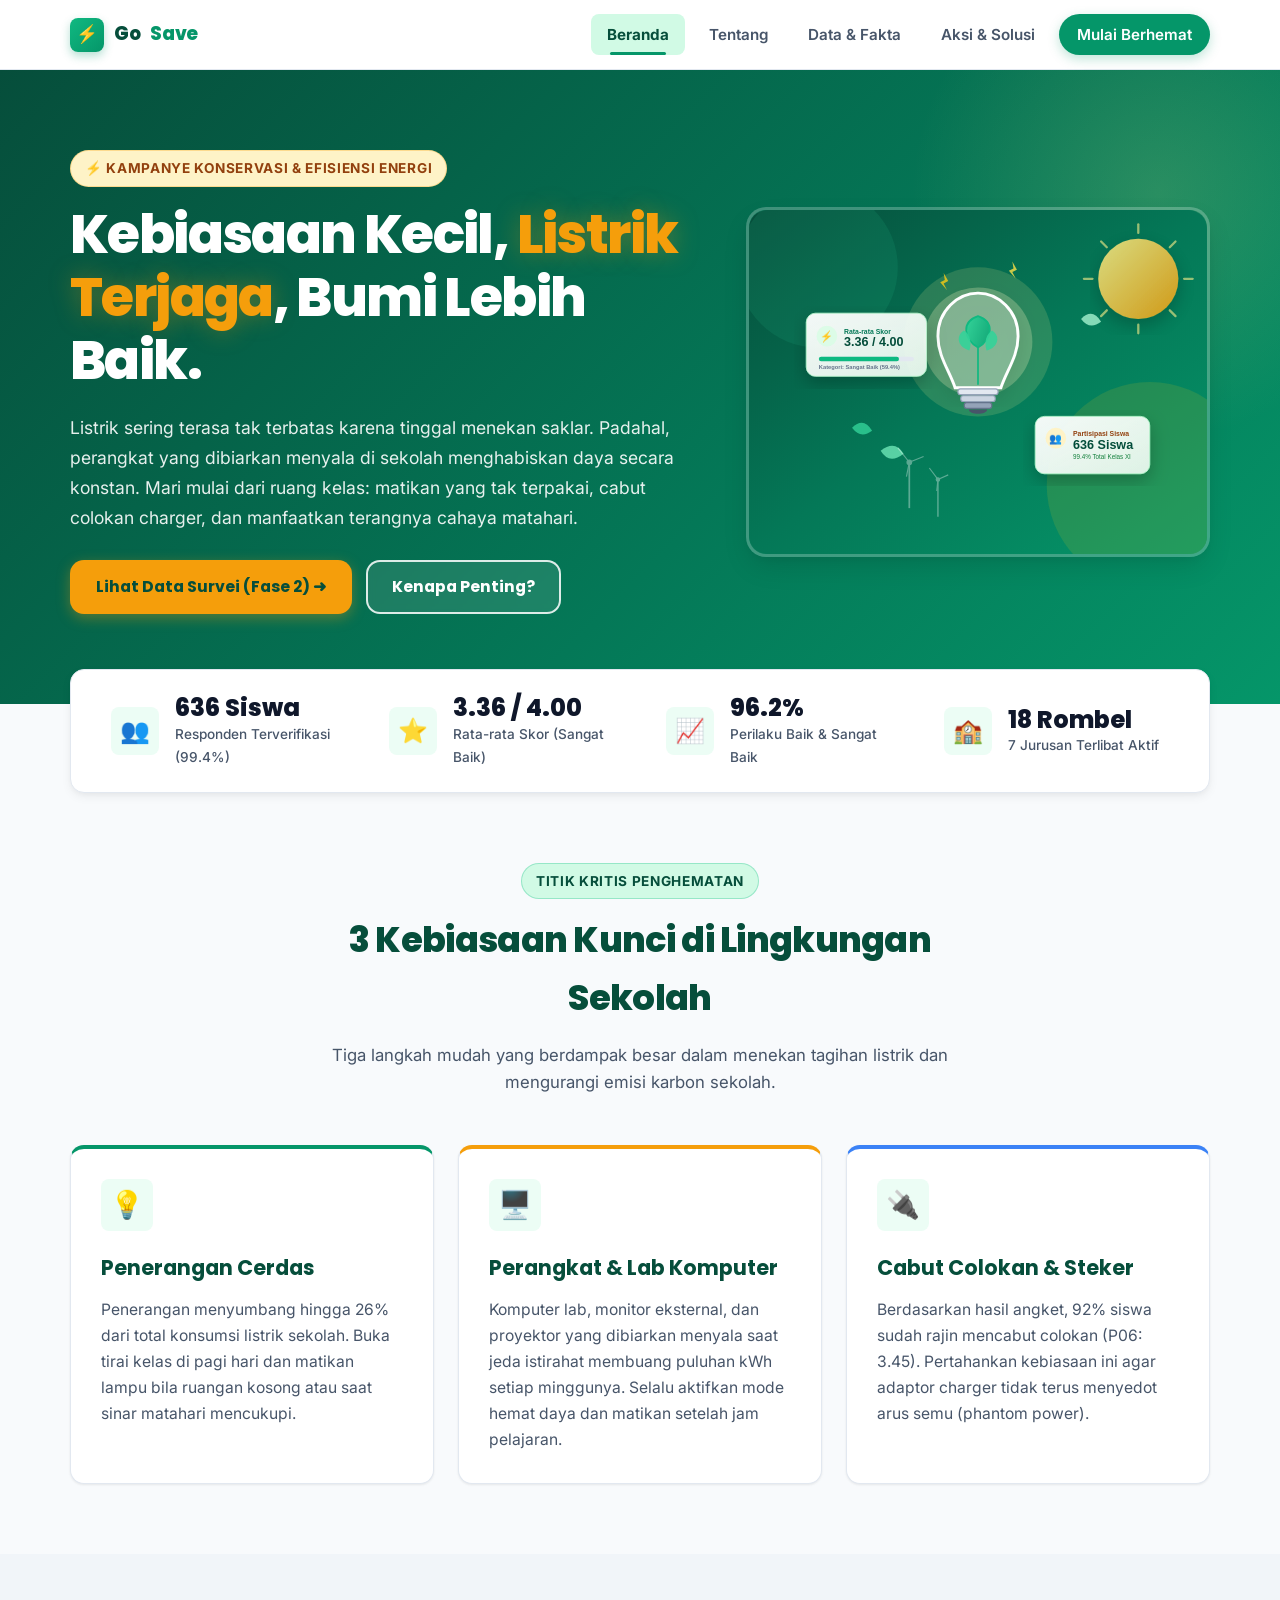
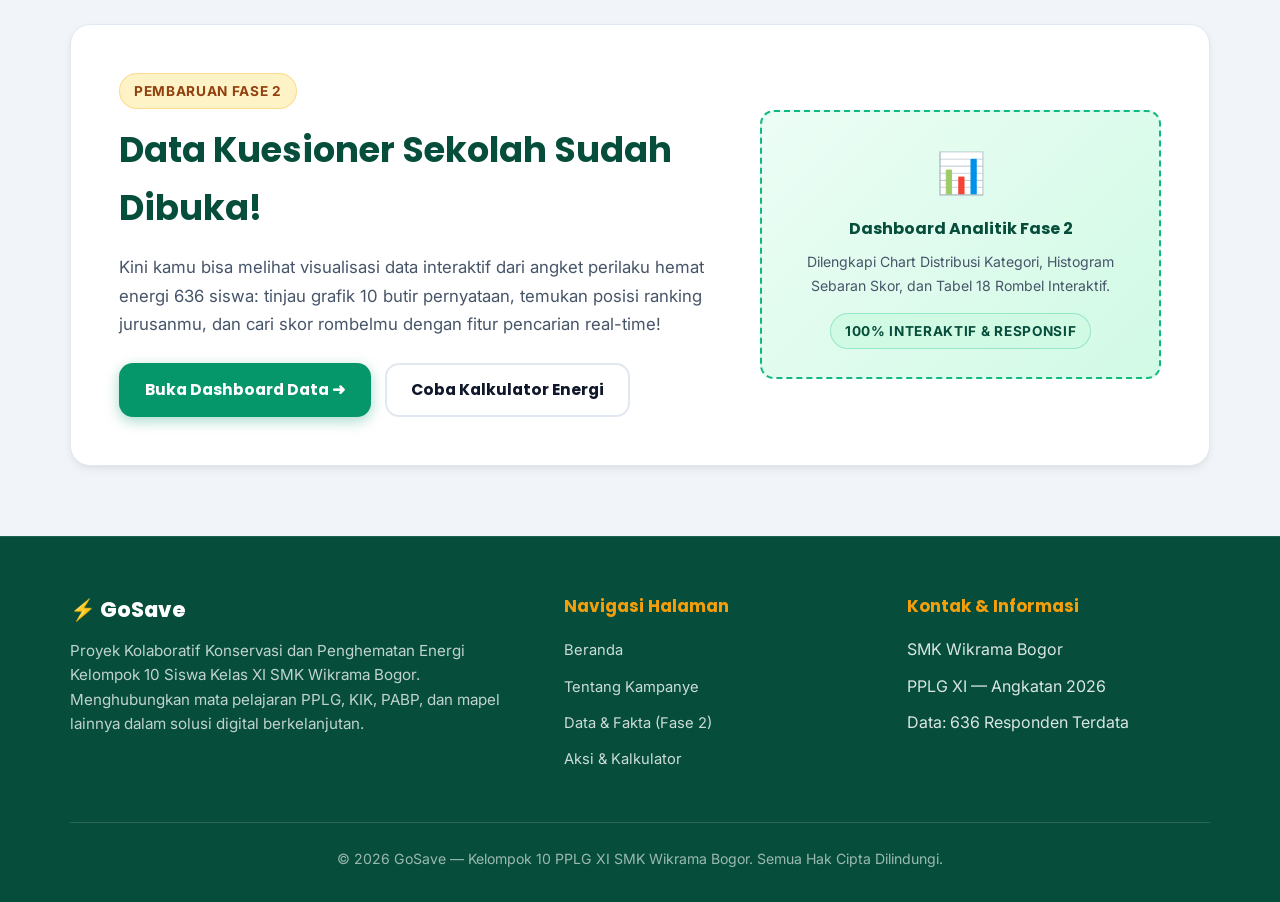
==== commit 718e09dc: "update branding to GoSave - Kelompok 10" ====
--- a/index.html
+++ b/index.html
@@ -3,7 +3,7 @@
 <head>
   <meta charset="UTF-8" />
   <meta name="viewport" content="width=device-width, initial-scale=1.0" />
-  <title>Kelas Hemat Energi | Kampanye Konservasi & Efisiensi Energi</title>
+  <title>GoSave | Kampanye Konservasi & Efisiensi Energi</title>
   <link rel="stylesheet" href="css/style.css" />
   <link rel="preconnect" href="https://fonts.googleapis.com" />
   <link rel="preconnect" href="https://fonts.gstatic.com" crossorigin />
@@ -15,7 +15,7 @@
     <div class="container navbar-inner">
       <a href="index.html" class="logo">
         <span class="logo-badge">⚡</span>
-        Kelas Hemat <span>Energi</span>
+        Go<span>Save</span>
       </a>
 
       <button class="menu-toggle" id="menuToggle" aria-label="Buka navigasi" aria-expanded="false">☰</button>
@@ -164,9 +164,9 @@
     <div class="container">
       <div class="footer-grid">
         <div class="footer-brand">
-          <h3>⚡ Kelas Hemat Energi</h3>
+          <h3>⚡ GoSave</h3>
           <p>
-            Proyek Kolaboratif Konservasi dan Penghematan Energi Siswa Kelas XI SMK Wikrama Bogor.
+            Proyek Kolaboratif Konservasi dan Penghematan Energi Kelompok 10 Siswa Kelas XI SMK Wikrama Bogor.
             Menghubungkan mata pelajaran PPLG, KIK, PABP, dan mapel lainnya dalam solusi digital berkelanjutan.
           </p>
         </div>
@@ -192,7 +192,7 @@
       </div>
 
       <div class="footer-bottom">
-        <p>&copy; 2026 Kelas Hemat Energi — Proyek Kolaboratif PPLG XI. Semua Hak Cipta Dilindungi.</p>
+        <p>&copy; 2026 GoSave — Kelompok 10 PPLG XI SMK Wikrama Bogor. Semua Hak Cipta Dilindungi.</p>
       </div>
     </div>
   </footer>
